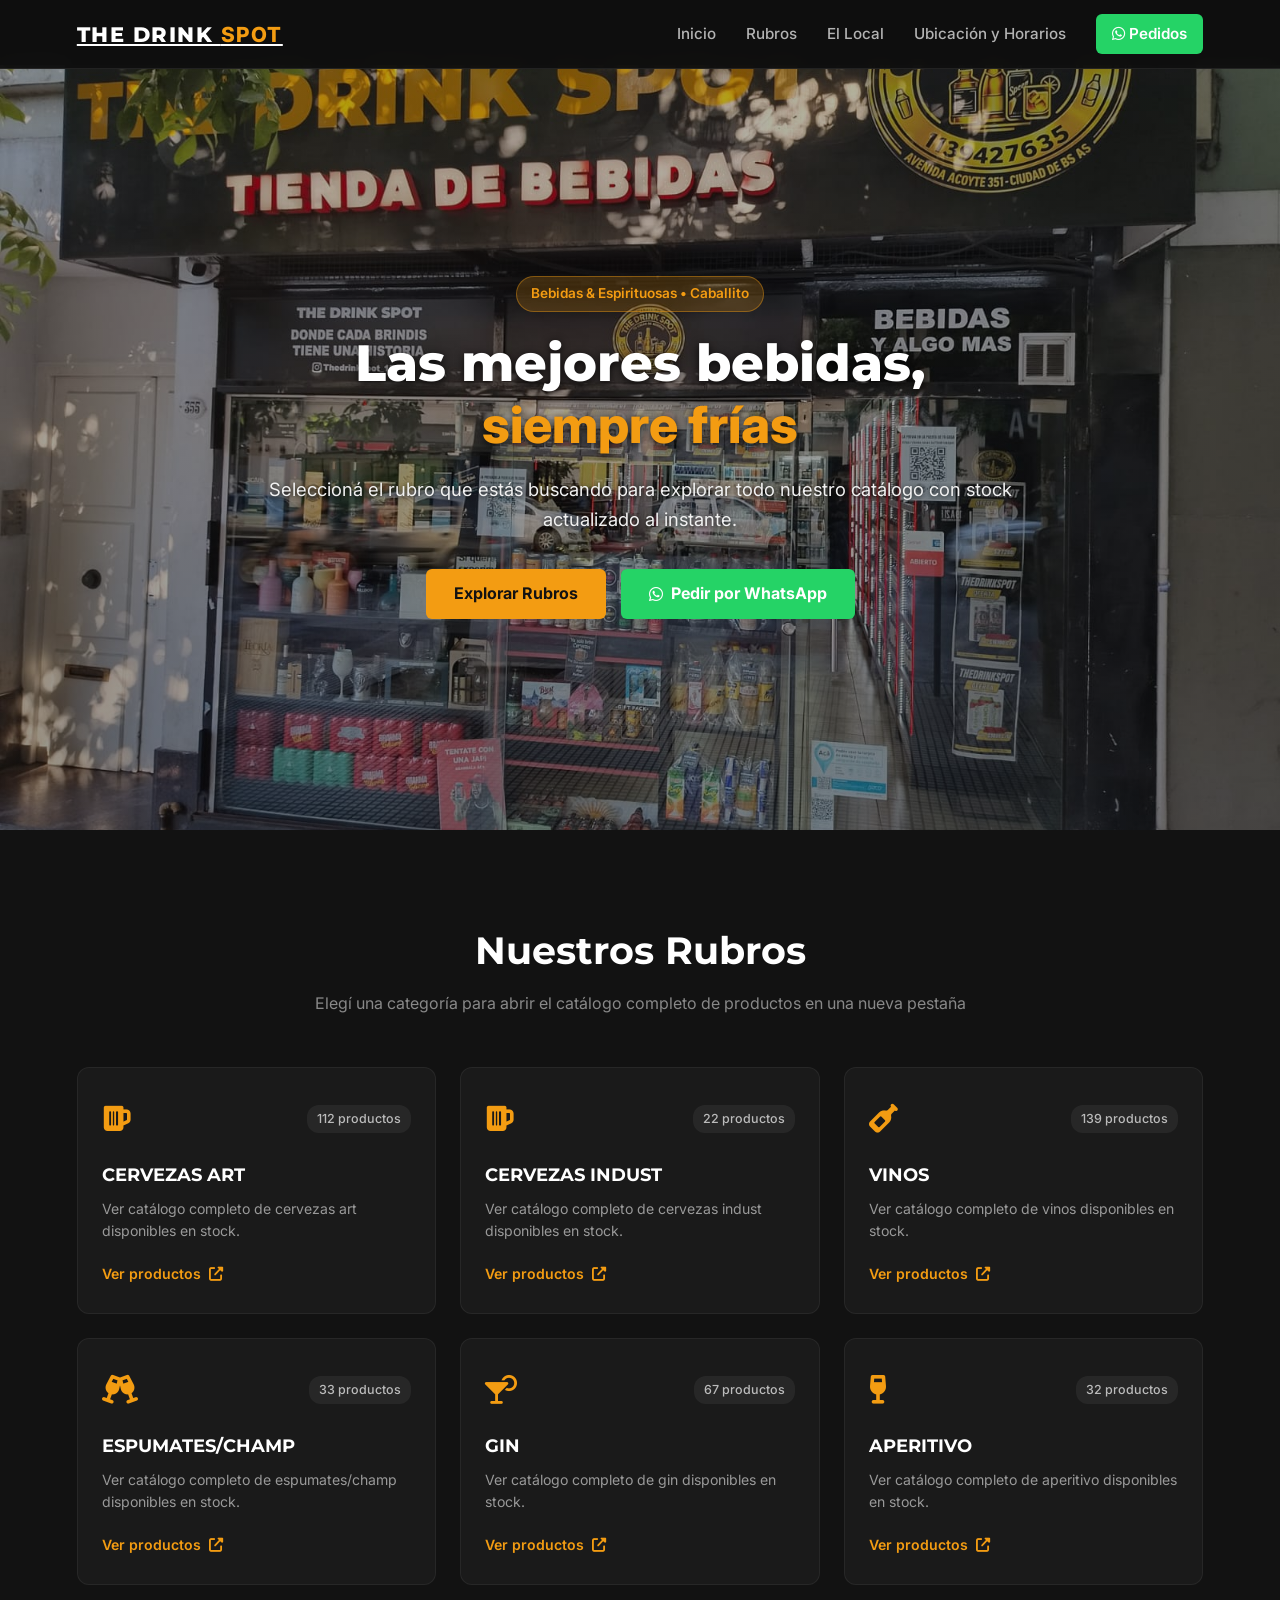
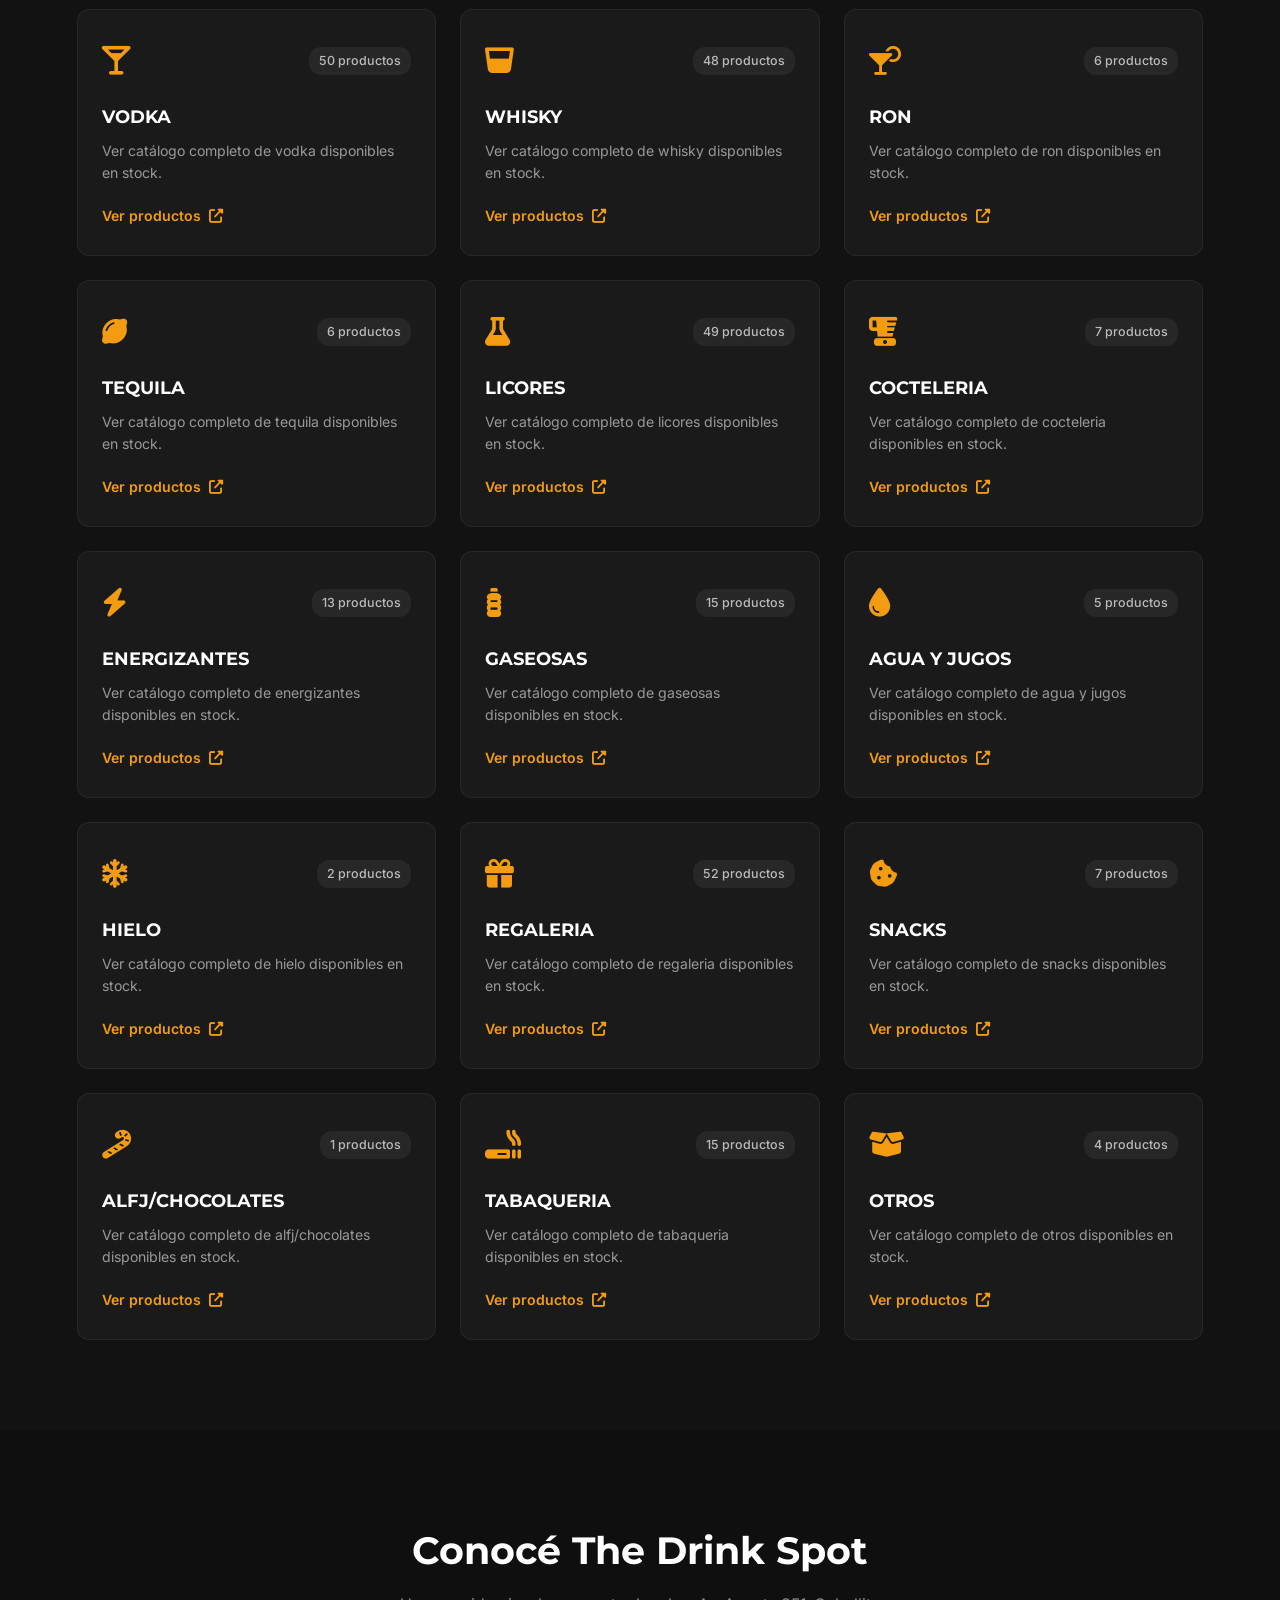
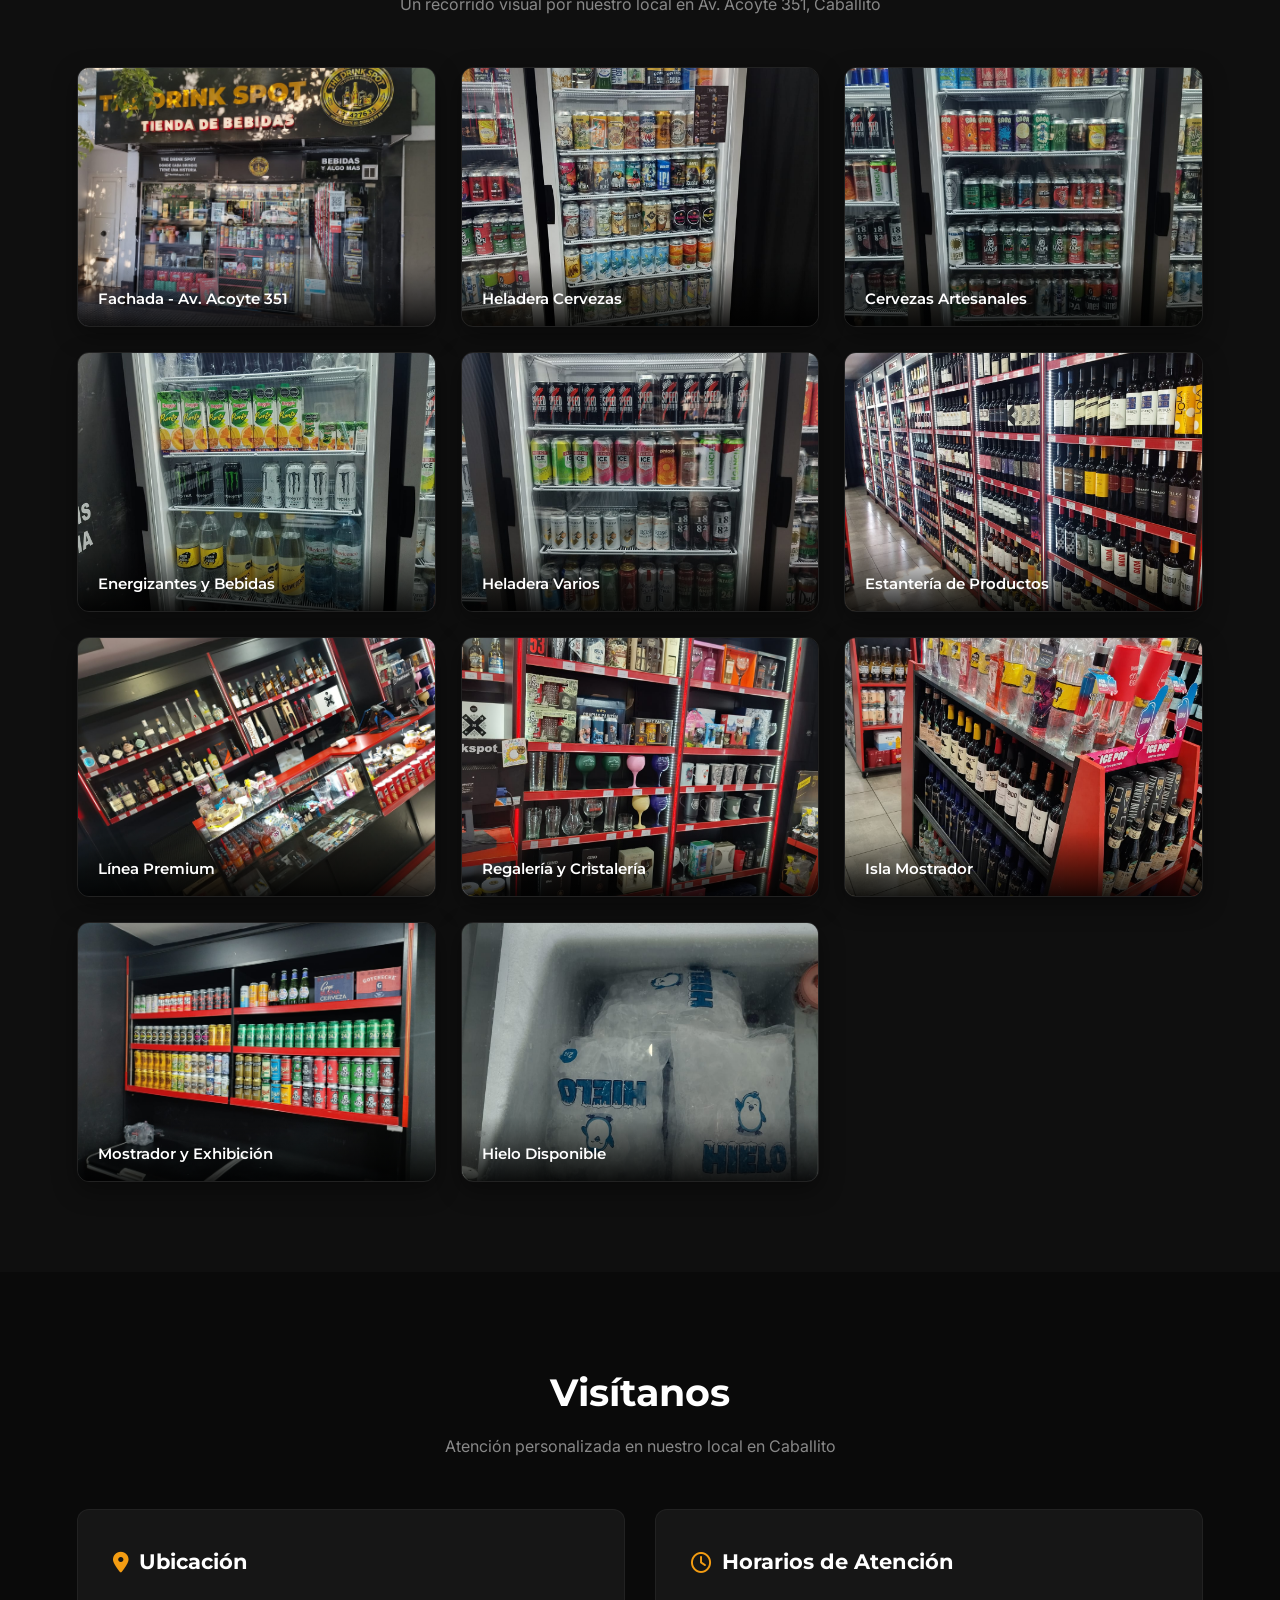
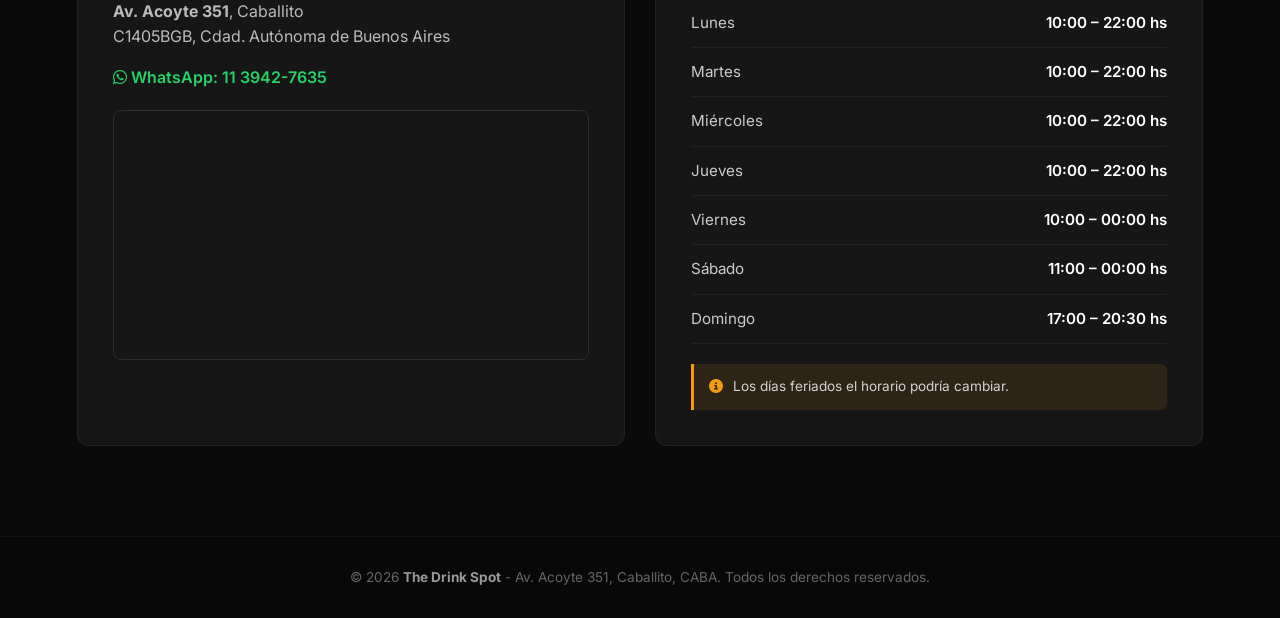
==== index.html @ bc01c0b5 "Primer lanzamiento de The Drink Spot" ====
<!DOCTYPE html>
<html lang="es">
<head>
    <meta charset="UTF-8">
    <meta name="viewport" content="width=device-width, initial-scale=1.0">
    <title>The Drink Spot - Caballito</title>
    <link rel="preconnect" href="https://fonts.googleapis.com">
    <link rel="preconnect" href="https://fonts.gstatic.com" crossorigin>
    <link href="https://fonts.googleapis.com/css2?family=Inter:wght@300;400;500;600&family=Montserrat:wght@500;600;700;800&display=swap" rel="stylesheet">
    <link rel="stylesheet" href="style.css">
    <link rel="stylesheet" href="https://cdnjs.cloudflare.com/ajax/libs/font-awesome/6.4.0/css/all.min.css">
</head>
<body>

    <!-- Encabezado / Navbar con el logo al lado del nombre -->
    <header class="navbar">
    <a href="#inicio" class="logo">THE DRINK <span>SPOT</span></a>
    <nav class="nav-links">
        <a href="#inicio">Inicio</a>
        <a href="#catalogo">Rubros</a>
        <a href="#galeria">El Local</a>
        <a href="#ubicacion">Ubicación y Horarios</a>
        <a href="https://wa.me/5491139427635?text=Hola%20The%20Drink%20Spot!%20Quisiera%20hacer%20un%20pedido." target="_blank" class="btn-wsp-nav">
            <i class="fab fa-whatsapp"></i> Pedidos
        </a>
    </nav>
</header>

    <!-- Sección Principal (Hero) -->
    <section id="inicio" class="hero">
        <div class="hero-content">
            <span class="badge">Bebidas & Espirituosas • Caballito</span>
            <h1>Las mejores bebidas, <span>siempre frías</span></h1>
            <p>Seleccioná el rubro que estás buscando para explorar todo nuestro catálogo con stock actualizado al instante.</p>
            <div class="hero-buttons">
                <a href="#catalogo" class="btn-primary">Explorar Rubros</a>
                <a href="https://wa.me/5491139427635?text=Hola%20The%20Drink%20Spot!%20Quisiera%20consultar%20por%20bebidas." target="_blank" class="btn-whatsapp-hero">
                    <i class="fab fa-whatsapp"></i> Pedir por WhatsApp
                </a>
            </div>
        </div>
    </section>

    <!-- Sección de Todos los Rubros -->
    <section id="catalogo" class="products-section">
        <div class="section-header">
            <h2>Nuestros Rubros</h2>
            <p>Elegí una categoría para abrir el catálogo completo de productos en una nueva pestaña</p>
        </div>

        <div id="rubros-grid" class="categories-grid">
            <!-- Se generan automáticamente todos los rubros desde productos.js -->
        </div>
    </section>

    <!-- Galería del Local -->
    <section id="galeria" class="gallery-section">
        <div class="section-header">
            <h2>Conocé The Drink Spot</h2>
            <p>Un recorrido visual por nuestro local en Av. Acoyte 351, Caballito</p>
        </div>

        <div class="gallery-grid">
            <div class="gallery-item">
                <img src="img/local - frente.jpeg" alt="Local Frente">
                <div class="gallery-overlay"><span>Fachada - Av. Acoyte 351</span></div>
            </div>
            <div class="gallery-item">
                <img src="img/heladera cervezas.jpeg" alt="Heladera Cervezas">
                <div class="gallery-overlay"><span>Heladera Cervezas</span></div>
            </div>
            <div class="gallery-item">
                <img src="img/heladera- cerveza artesanales.jpeg" alt="Heladera Cervezas Artesanales">
                <div class="gallery-overlay"><span>Cervezas Artesanales</span></div>
            </div>
            <div class="gallery-item">
                <img src="img/energizante-bebidas.jpeg" alt="Energizantes y Bebidas">
                <div class="gallery-overlay"><span>Energizantes y Bebidas</span></div>
            </div>
            <div class="gallery-item">
                <img src="img/Heladera- varios.jpeg" alt="Heladera Varios">
                <div class="gallery-overlay"><span>Heladera Varios</span></div>
            </div>
            <div class="gallery-item">
                <img src="img/Estanteria productos.jpeg" alt="Estantería Productos">
                <div class="gallery-overlay"><span>Estantería de Productos</span></div>
            </div>
            <div class="gallery-item">
                <img src="img/premium.jpeg" alt="Sección Premium">
                <div class="gallery-overlay"><span>Línea Premium</span></div>
            </div>
            <div class="gallery-item">
                <img src="img/regaleria-cristaleria.jpeg" alt="Regalería y Cristalería">
                <div class="gallery-overlay"><span>Regalería y Cristalería</span></div>
            </div>
            <div class="gallery-item">
                <img src="img/isla mostrador.jpeg" alt="Isla Mostrador">
                <div class="gallery-overlay"><span>Isla Mostrador</span></div>
            </div>
            <div class="gallery-item">
                <img src="img/mostrador-cervezas.jpeg" alt="Mostrador Cervezas">
                <div class="gallery-overlay"><span>Mostrador y Exhibición</span></div>
            </div>
            <div class="gallery-item">
                <img src="img/Hielo.jpeg" alt="Hielo">
                <div class="gallery-overlay"><span>Hielo Disponible</span></div>
            </div>
        </div>
    </section>

    <!-- Sección de Ubicación y Horarios -->
    <section id="ubicacion" class="location-section">
        <div class="section-header">
            <h2>Visítanos</h2>
            <p>Atención personalizada en nuestro local en Caballito</p>
        </div>

        <div class="info-container">
            <div class="info-card">
                <h3><i class="fas fa-map-marker-alt"></i> Ubicación</h3>
                <p class="address-text"><strong>Av. Acoyte 351</strong>, Caballito<br>C1405BGB, Cdad. Autónoma de Buenos Aires</p>
                <p class="wsp-info"><i class="fab fa-whatsapp"></i> WhatsApp: 11 3942-7635</p>
                
                <div class="map-frame">
                    <iframe 
                        src="https://maps.google.com/maps?q=Av.%20Acoyte%20351,%20C1405BGB%20CABA&t=&z=16&ie=UTF8&iwloc=&output=embed" 
                        width="100%" 
                        height="240" 
                        style="border:0;" 
                        allowfullscreen="" 
                        loading="lazy">
                    </iframe>
                </div>
            </div>

            <div class="info-card">
                <h3><i class="far fa-clock"></i> Horarios de Atención</h3>
                <ul class="hours-list">
                    <li><span>Lunes</span> <span>10:00 – 22:00 hs</span></li>
                    <li><span>Martes</span> <span>10:00 – 22:00 hs</span></li>
                    <li><span>Miércoles</span> <span>10:00 – 22:00 hs</span></li>
                    <li><span>Jueves</span> <span>10:00 – 22:00 hs</span></li>
                    <li><span>Viernes</span> <span>10:00 – 00:00 hs</span></li>
                    <li><span>Sábado</span> <span>11:00 – 00:00 hs</span></li>
                    <li><span>Domingo</span> <span>17:00 – 20:30 hs</span></li>
                </ul>
                <div class="holiday-alert">
                    <i class="fas fa-info-circle"></i> Los días feriados el horario podría cambiar.
                </div>
            </div>
        </div>
    </section>

    <!-- Pie de página -->
    <footer class="footer">
        <p>&copy; 2026 <strong>The Drink Spot</strong> - Av. Acoyte 351, Caballito, CABA. Todos los derechos reservados.</p>
    </footer>

    <script src="productos.js"></script>
    <script>
        const iconosPorRubro = {
            "CERVEZAS ART": "fa-beer",
            "CERVEZAS INDUST": "fa-beer",
            "VINOS": "fa-wine-bottle",
            "ESPUMATES/CHAMP": "fa-champagne-glasses",
            "GIN": "fa-martini-glass-citrus",
            "APERITIVO": "fa-wine-glass",
            "VODKA": "fa-martini-glass",
            "WHISKY": "fa-whiskey-glass",
            "RON": "fa-cocktail",
            "TEQUILA": "fa-lemon",
            "LICORES": "fa-flask",
            "COCTELERIA": "fa-blender",
            "ENERGIZANTES": "fa-bolt",
            "GASEOSAS": "fa-bottle-water",
            "AGUA Y JUGOS": "fa-droplet",
            "HIELO": "fa-snowflake",
            "REGALERIA": "fa-gift",
            "SNACKS": "fa-cookie-bite",
            "ALFJ/CHOCOLATES": "fa-candy-cane",
            "TABAQUERIA": "fa-smoking",
            "OTROS": "fa-box-open"
        };

        const rubrosGrid = document.getElementById('rubros-grid');

        Object.keys(CATALOGO_DATA).forEach(rubro => {
            const cantidad = CATALOGO_DATA[rubro].length;
            const icono = iconosPorRubro[rubro] || "fa-wine-bottle";
            const urlDestino = `rubro.html?cat=${encodeURIComponent(rubro)}`;

            const card = document.createElement('a');
            card.href = urlDestino;
            card.target = "_blank";
            card.className = "category-card clickable-rubro";
            card.innerHTML = `
                <div class="rubro-top">
                    <div class="card-icon"><i class="fas ${icono}"></i></div>
                    <span class="item-count-badge">${cantidad} productos</span>
                </div>
                <h3>${rubro}</h3>
                <p class="card-desc">Ver catálogo completo de ${rubro.toLowerCase()} disponibles en stock.</p>
                <span class="btn-card">Ver productos <i class="fas fa-external-link-alt"></i></span>
            `;
            rubrosGrid.appendChild(card);
        });
    </script>
</body>
</html>
---- style.css ----
/* Configuración General & Tipografía Profesional */
* {
    margin: 0;
    padding: 0;
    box-sizing: border-box;
    font-family: 'Inter', sans-serif;
}

html {
    scroll-behavior: smooth;
}

body {
    background-color: #0d0d0d;
    color: #e1e1e1;
    line-height: 1.6;
}

h1, h2, h3, h4, .logo {
    font-family: 'Montserrat', sans-serif;
}

/* Barra de Navegación */
.navbar {
    display: flex;
    justify-content: space-between;
    align-items: center;
    padding: 14px 6%;
    background-color: rgba(15, 15, 15, 0.95);
    backdrop-filter: blur(10px);
    position: fixed;
    width: 100%;
    top: 0;
    z-index: 1000;
    border-bottom: 1px solid rgba(255, 255, 255, 0.08);
}

.logo-container {
    display: flex;
    align-items: center;
    gap: 15px;
    text-decoration: none;
}

.nav-logo-img {
    width: 50px;
    height: 50px;
    border-radius: 50%;
    object-fit: cover;
    border: 2px solid #f39c12;
    background-color: #000;
}

.logo {
    font-size: 1.3rem;
    font-weight: 800;
    letter-spacing: 1.5px;
    color: #ffffff;
}

.logo span {
    color: #f39c12;
}

.nav-links {
    display: flex;
    align-items: center;
    gap: 30px;
}

.nav-links a {
    color: #b3b3b3;
    text-decoration: none;
    font-size: 0.95rem;
    font-weight: 500;
    transition: color 0.2s ease;
}

.nav-links a:hover {
    color: #f39c12;
}

.btn-wsp-nav {
    background-color: #25d366;
    color: #fff !important;
    padding: 8px 16px;
    border-radius: 6px;
    font-weight: 600 !important;
    transition: background 0.2s ease;
}

.btn-wsp-nav:hover {
    background-color: #20ba5a;
}

/* Hero Principal: Fondo de la tienda con filtro suave */
.hero {
    height: 85vh;
    display: flex;
    align-items: center;
    justify-content: center;
    text-align: center;
    background: linear-gradient(rgba(13, 13, 13, 0.3), rgba(13, 13, 13, 0.45)), url('img/local - frente.jpeg');
    background-size: cover;
    background-position: center;
    background-attachment: fixed;
    padding: 0 20px;
    margin-top: 65px;
    position: relative;
}

.hero-content {
    max-width: 750px;
    z-index: 2;
}

.badge {
    display: inline-block;
    background: rgba(243, 156, 18, 0.2);
    color: #f39c12;
    padding: 6px 14px;
    border-radius: 20px;
    font-size: 0.85rem;
    font-weight: 600;
    margin-bottom: 20px;
    border: 1px solid rgba(243, 156, 18, 0.4);
}

.hero h1 {
    font-size: 3.2rem;
    font-weight: 800;
    color: #fff;
    margin-bottom: 20px;
    line-height: 1.2;
    text-shadow: 0 2px 8px rgba(0,0,0,0.8);
}

.hero h1 span {
    color: #f39c12;
}

.hero p {
    font-size: 1.15rem;
    color: #f1f1f1;
    margin-bottom: 35px;
    text-shadow: 0 1px 4px rgba(0,0,0,0.8);
}

.hero-buttons {
    display: flex;
    gap: 15px;
    justify-content: center;
    flex-wrap: wrap;
}

.btn-primary {
    background-color: #f39c12;
    color: #121212;
    padding: 12px 28px;
    border-radius: 6px;
    font-weight: 700;
    text-decoration: none;
    transition: background 0.2s;
}

.btn-primary:hover {
    background-color: #d68910;
}

.btn-whatsapp-hero {
    background-color: #25d366;
    color: #fff;
    padding: 12px 28px;
    border-radius: 6px;
    font-weight: 700;
    text-decoration: none;
    display: inline-flex;
    align-items: center;
    gap: 8px;
    transition: background 0.2s;
}

.btn-whatsapp-hero:hover {
    background-color: #20ba5a;
}

/* Sección Rubros (Inicio) */
.products-section {
    padding: 90px 6%;
    background-color: #121212;
}

.section-header {
    text-align: center;
    margin-bottom: 50px;
}

.section-header h2 {
    font-size: 2.4rem;
    color: #fff;
    font-weight: 700;
    margin-bottom: 10px;
}

.section-header p {
    color: #888;
    font-size: 1rem;
}

.categories-grid {
    display: grid;
    grid-template-columns: repeat(auto-fill, minmax(280px, 1fr));
    gap: 24px;
    max-width: 1250px;
    margin: 0 auto;
}

.category-card.clickable-rubro {
    background-color: #1a1a1a;
    border: 1px solid rgba(255, 255, 255, 0.06);
    border-radius: 12px;
    padding: 28px 24px;
    display: flex;
    flex-direction: column;
    justify-content: space-between;
    text-decoration: none;
    transition: transform 0.25s ease, border-color 0.25s ease, box-shadow 0.25s ease;
}

.category-card.clickable-rubro:hover {
    transform: translateY(-5px);
    border-color: #f39c12;
    box-shadow: 0 12px 28px rgba(0, 0, 0, 0.6);
}

.rubro-top {
    display: flex;
    justify-content: space-between;
    align-items: center;
    margin-bottom: 18px;
}

.card-icon {
    font-size: 1.8rem;
    color: #f39c12;
}

.item-count-badge {
    background-color: rgba(255, 255, 255, 0.06);
    color: #bbb;
    font-size: 0.78rem;
    padding: 4px 10px;
    border-radius: 12px;
    font-weight: 500;
}

.category-card h3 {
    font-size: 1.15rem;
    color: #fff;
    margin-bottom: 8px;
    font-weight: 700;
}

.card-desc {
    color: #999;
    font-size: 0.88rem;
    margin-bottom: 20px;
}

.btn-card {
    display: inline-flex;
    align-items: center;
    gap: 8px;
    color: #f39c12;
    font-weight: 600;
    font-size: 0.88rem;
}

/* ==========================================================
   ESTILOS ESPECÍFICOS PARA LA PÁGINA DE RUBRO (rubro.html)
   ================ ========================================== */

.rubro-hero {
    padding: 130px 6% 50px;
    background: radial-gradient(circle at top, #1f1b13 0%, #0d0d0d 80%);
    text-align: center;
    border-bottom: 1px solid rgba(255, 255, 255, 0.06);
}

.rubro-header-content h1 {
    font-size: 2.8rem;
    color: #fff;
    margin-bottom: 10px;
}

.rubro-header-content p {
    color: #aaa;
    margin-bottom: 30px;
}

.search-bar-container {
    max-width: 550px;
    margin: 0 auto;
    position: relative;
}

.search-bar-container i {
    position: absolute;
    left: 18px;
    top: 50%;
    transform: translateY(-50%);
    color: #888;
}

.search-bar-container input {
    width: 100%;
    padding: 14px 20px 14px 48px;
    border-radius: 30px;
    border: 1px solid rgba(255, 255, 255, 0.15);
    background-color: #181818;
    color: #fff;
    font-size: 0.95rem;
    outline: none;
    transition: border-color 0.2s;
}

.search-bar-container input:focus {
    border-color: #f39c12;
}

.products-list-section {
    padding: 60px 6% 100px;
    background-color: #121212;
    min-height: 50vh;
}

.items-grid {
    display: grid;
    grid-template-columns: repeat(auto-fill, minmax(290px, 1fr));
    gap: 20px;
    max-width: 1250px;
    margin: 0 auto;
}

.single-product-card {
    background-color: #1a1a1a;
    border: 1px solid rgba(255, 255, 255, 0.06);
    border-radius: 10px;
    padding: 22px;
    display: flex;
    flex-direction: column;
    justify-content: space-between;
    gap: 18px;
    transition: border-color 0.2s, transform 0.2s;
}

.single-product-card:hover {
    border-color: rgba(243, 156, 18, 0.4);
    transform: translateY(-3px);
}

.stock-pill {
    display: inline-block;
    font-size: 0.75rem;
    color: #25d366;
    margin-bottom: 8px;
    font-weight: 600;
}

.single-product-card h4 {
    color: #fff;
    font-size: 1rem;
    font-weight: 600;
    line-height: 1.4;
}

.btn-pedir-item {
    display: flex;
    align-items: center;
    justify-content: center;
    gap: 8px;
    background-color: rgba(37, 211, 102, 0.12);
    color: #25d366;
    border: 1px solid rgba(37, 211, 102, 0.3);
    padding: 10px;
    border-radius: 6px;
    text-decoration: none;
    font-size: 0.88rem;
    font-weight: 600;
    transition: all 0.2s;
}

.btn-pedir-item:hover {
    background-color: #25d366;
    color: #fff;
}

/* Galería del Local */
.gallery-section {
    padding: 90px 6%;
    background-color: #0f0f0f;
}

.gallery-grid {
    display: grid;
    grid-template-columns: repeat(auto-fit, minmax(280px, 1fr));
    gap: 25px;
    max-width: 1250px;
    margin: 0 auto;
}

.gallery-item {
    position: relative;
    border-radius: 12px;
    overflow: hidden;
    height: 260px;
    border: 1px solid rgba(255, 255, 255, 0.08);
    box-shadow: 0 8px 24px rgba(0, 0, 0, 0.4);
}

.gallery-item img {
    width: 100%;
    height: 100%;
    object-fit: cover;
    transition: transform 0.4s ease;
}

.gallery-overlay {
    position: absolute;
    bottom: 0;
    left: 0;
    right: 0;
    background: linear-gradient(to top, rgba(0,0,0,0.85), transparent);
    padding: 25px 20px 15px;
    display: flex;
    align-items: flex-end;
}

.gallery-overlay span {
    color: #fff;
    font-family: 'Montserrat', sans-serif;
    font-size: 0.95rem;
    font-weight: 600;
}

.gallery-item:hover img {
    transform: scale(1.06);
}

/* Ubicación y Horarios */
.location-section {
    padding: 90px 6%;
    background-color: #0a0a0a;
}

.info-container {
    display: grid;
    grid-template-columns: repeat(auto-fit, minmax(350px, 1fr));
    gap: 30px;
    max-width: 1200px;
    margin: 0 auto;
}

.info-card {
    background-color: #161616;
    border: 1px solid rgba(255, 255, 255, 0.05);
    border-radius: 12px;
    padding: 35px;
}

.info-card h3 {
    color: #fff;
    font-size: 1.3rem;
    margin-bottom: 20px;
    display: flex;
    align-items: center;
    gap: 10px;
}

.info-card h3 i {
    color: #f39c12;
}

.address-text {
    color: #bbb;
    margin-bottom: 15px;
}

.wsp-info {
    color: #25d366;
    font-weight: 600;
    margin-bottom: 20px;
}

.map-frame {
    border-radius: 8px;
    overflow: hidden;
    border: 1px solid rgba(255, 255, 255, 0.1);
}

.hours-list {
    list-style: none;
}

.hours-list li {
    display: flex;
    justify-content: space-between;
    padding: 12px 0;
    border-bottom: 1px solid rgba(255, 255, 255, 0.05);
    color: #ccc;
    font-size: 0.95rem;
}

.hours-list li span:last-child {
    font-weight: 600;
    color: #fff;
}

.holiday-alert {
    margin-top: 20px;
    background: rgba(243, 156, 18, 0.1);
    border-left: 3px solid #f39c12;
    padding: 12px 15px;
    font-size: 0.85rem;
    color: #d1d1d1;
    border-radius: 0 6px 6px 0;
    display: flex;
    align-items: center;
    gap: 10px;
}

.holiday-alert i {
    color: #f39c12;
}

/* Footer */
.footer {
    text-align: center;
    padding: 30px;
    background-color: #080808;
    color: #666;
    font-size: 0.85rem;
    border-top: 1px solid rgba(255, 255, 255, 0.03);
}

.footer strong {
    color: #999;
}
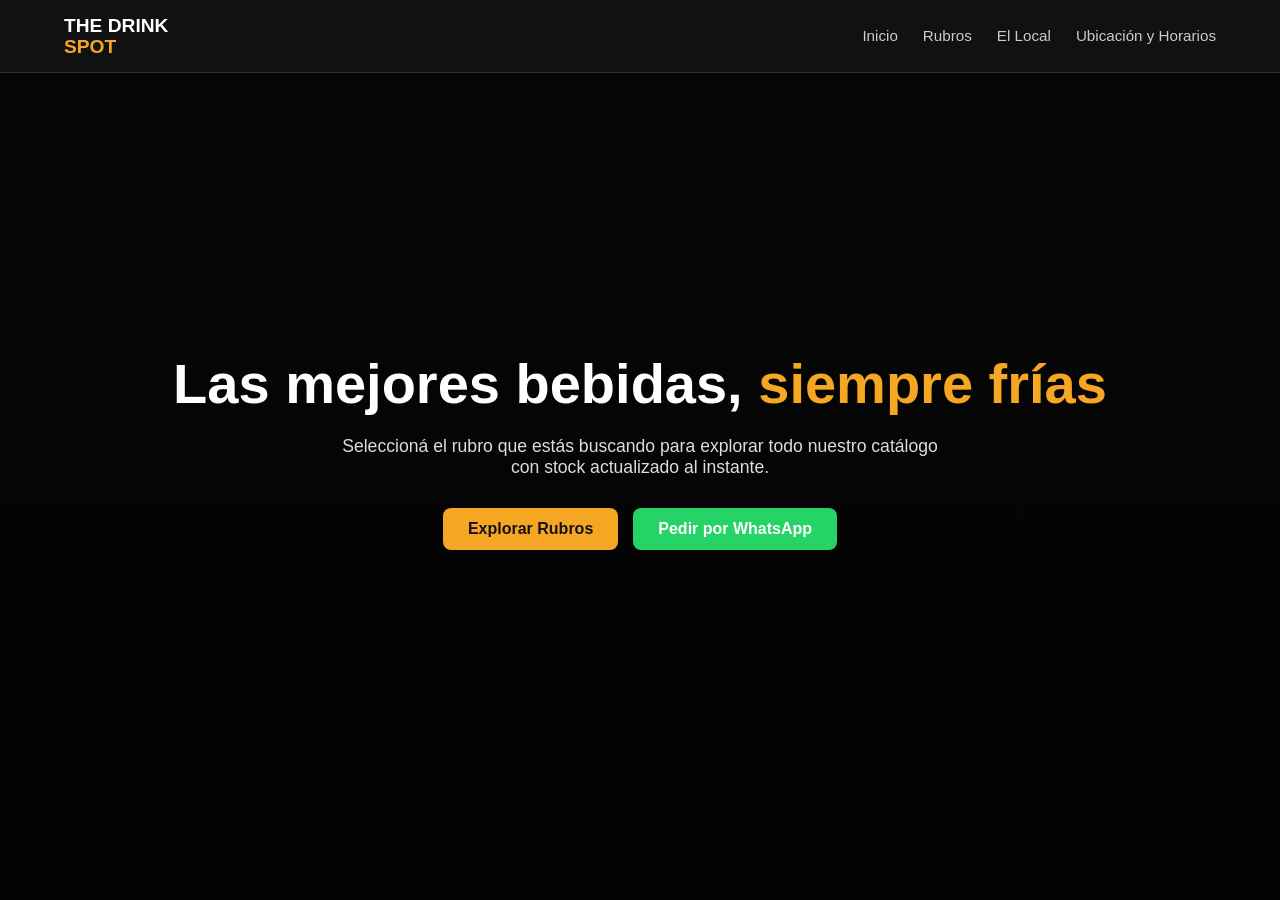
==== commit 36256ebc: "Corrección visual para dispositivos móviles" ====
--- a/index.html
+++ b/index.html
@@ -4,206 +4,189 @@
     <meta charset="UTF-8">
     <meta name="viewport" content="width=device-width, initial-scale=1.0">
     <title>The Drink Spot - Caballito</title>
-    <link rel="preconnect" href="https://fonts.googleapis.com">
-    <link rel="preconnect" href="https://fonts.gstatic.com" crossorigin>
-    <link href="https://fonts.googleapis.com/css2?family=Inter:wght@300;400;500;600&family=Montserrat:wght@500;600;700;800&display=swap" rel="stylesheet">
-    <link rel="stylesheet" href="style.css">
-    <link rel="stylesheet" href="https://cdnjs.cloudflare.com/ajax/libs/font-awesome/6.4.0/css/all.min.css">
+    <style>
+        /* --- ESTILOS GENERALES Y RESET --- */
+        * {
+            margin: 0;
+            padding: 0;
+            box-sizing: border-box;
+            font-family: 'Segoe UI', Tahoma, Geneva, Verdana, sans-serif;
+        }
+
+        body {
+            background-color: #121212;
+            color: #ffffff;
+            overflow-x: hidden;
+        }
+
+        /* --- BARRA DE NAVEGACIÓN --- */
+        header {
+            position: fixed;
+            top: 0;
+            left: 0;
+            width: 100%;
+            background-color: rgba(18, 18, 18, 0.95);
+            backdrop-filter: blur(10px);
+            display: flex;
+            justify-content: space-between;
+            align-items: center;
+            padding: 15px 5%;
+            z-index: 1000;
+            border-bottom: 1px solid #333;
+        }
+
+        .logo {
+            font-weight: bold;
+            font-size: 1.2rem;
+            line-height: 1.1;
+            text-decoration: none;
+            color: #ffffff;
+        }
+
+        .logo span {
+            color: #f5a623;
+        }
+
+        .nav-links {
+            display: flex;
+            list-style: none;
+            gap: 25px;
+        }
+
+        .nav-links a {
+            text-decoration: none;
+            color: #cccccc;
+            font-size: 0.95rem;
+            transition: color 0.3s ease;
+        }
+
+        .nav-links a:hover {
+            color: #f5a623;
+        }
+
+        /* --- SECCIÓN PRINCIPAL (HERO) --- */
+        .hero {
+            position: relative;
+            height: 100vh;
+            display: flex;
+            flex-direction: column;
+            justify-content: center;
+            align-items: center;
+            text-align: center;
+            padding: 0 20px;
+            background: linear-gradient(rgba(0,0,0,0.7), rgba(0,0,0,0.8)), url('img/productos/cervezas-art.jpg') no-repeat center center/cover;
+        }
+
+        .hero h1 {
+            font-size: 3.5rem;
+            font-weight: 800;
+            margin-bottom: 20px;
+            color: #ffffff;
+        }
+
+        .hero h1 span {
+            color: #f5a623;
+        }
+
+        .hero p {
+            font-size: 1.1rem;
+            max-width: 600px;
+            margin-bottom: 30px;
+            color: #dddddd;
+        }
+
+        /* --- BOTONES --- */
+        .btn-container {
+            display: flex;
+            gap: 15px;
+            flex-wrap: wrap;
+            justify-content: center;
+        }
+
+        .btn-primary {
+            background-color: #f5a623;
+            color: #121212;
+            padding: 12px 25px;
+            border-radius: 8px;
+            text-decoration: none;
+            font-weight: bold;
+            transition: background 0.3s ease;
+        }
+
+        .btn-primary:hover {
+            background-color: #d4881c;
+        }
+
+        .btn-whatsapp {
+            background-color: #25d366;
+            color: #ffffff;
+            padding: 12px 25px;
+            border-radius: 8px;
+            text-decoration: none;
+            font-weight: bold;
+            transition: background 0.3s ease;
+        }
+
+        .btn-whatsapp:hover {
+            background-color: #1ebe5d;
+        }
+
+        /* --- MEDIA QUERIES (ADAPTACIÓN PARA CELULARES) --- */
+        @media (max-width: 768px) {
+            header {
+                flex-direction: column !important;
+                align-items: center !important;
+                padding: 12px !important;
+                text-align: center;
+            }
+
+            .nav-links {
+                display: flex;
+                flex-wrap: wrap;
+                justify-content: center;
+                gap: 12px;
+                margin-top: 10px;
+                font-size: 0.9rem;
+            }
+
+            .hero {
+                padding-top: 120px; /* Empuja el contenido hacia abajo para que el menú no lo tape */
+            }
+
+            .hero h1 {
+                font-size: 2.2rem !important;
+                line-height: 1.2;
+            }
+
+            .hero p {
+                font-size: 1rem;
+                padding: 0 10px;
+            }
+        }
+    </style>
 </head>
 <body>
 
-    <!-- Encabezado / Navbar con el logo al lado del nombre -->
-    <header class="navbar">
-    <a href="#inicio" class="logo">THE DRINK <span>SPOT</span></a>
-    <nav class="nav-links">
-        <a href="#inicio">Inicio</a>
-        <a href="#catalogo">Rubros</a>
-        <a href="#galeria">El Local</a>
-        <a href="#ubicacion">Ubicación y Horarios</a>
-        <a href="https://wa.me/5491139427635?text=Hola%20The%20Drink%20Spot!%20Quisiera%20hacer%20un%20pedido." target="_blank" class="btn-wsp-nav">
-            <i class="fab fa-whatsapp"></i> Pedidos
-        </a>
-    </nav>
-</header>
+    <!-- BARRA SUPERIOR -->
+    <header>
+        <a href="#" class="logo">THE DRINK<br><span>SPOT</span></a>
+        <ul class="nav-links">
+            <li><a href="#">Inicio</a></li>
+            <li><a href="#">Rubros</a></li>
+            <li><a href="#">El Local</a></li>
+            <li><a href="#">Ubicación y Horarios</a></li>
+        </ul>
+    </header>
 
-    <!-- Sección Principal (Hero) -->
-    <section id="inicio" class="hero">
-        <div class="hero-content">
-            <span class="badge">Bebidas & Espirituosas • Caballito</span>
-            <h1>Las mejores bebidas, <span>siempre frías</span></h1>
-            <p>Seleccioná el rubro que estás buscando para explorar todo nuestro catálogo con stock actualizado al instante.</p>
-            <div class="hero-buttons">
-                <a href="#catalogo" class="btn-primary">Explorar Rubros</a>
-                <a href="https://wa.me/5491139427635?text=Hola%20The%20Drink%20Spot!%20Quisiera%20consultar%20por%20bebidas." target="_blank" class="btn-whatsapp-hero">
-                    <i class="fab fa-whatsapp"></i> Pedir por WhatsApp
-                </a>
-            </div>
+    <!-- PORTADA PRINCIPAL -->
+    <section class="hero">
+        <h1>Las mejores bebidas, <span>siempre frías</span></h1>
+        <p>Seleccioná el rubro que estás buscando para explorar todo nuestro catálogo con stock actualizado al instante.</p>
+        <div class="btn-container">
+            <a href="#" class="btn-primary">Explorar Rubros</a>
+            <a href="https://wa.me/" target="_blank" class="btn-whatsapp">Pedir por WhatsApp</a>
         </div>
     </section>
 
-    <!-- Sección de Todos los Rubros -->
-    <section id="catalogo" class="products-section">
-        <div class="section-header">
-            <h2>Nuestros Rubros</h2>
-            <p>Elegí una categoría para abrir el catálogo completo de productos en una nueva pestaña</p>
-        </div>
-
-        <div id="rubros-grid" class="categories-grid">
-            <!-- Se generan automáticamente todos los rubros desde productos.js -->
-        </div>
-    </section>
-
-    <!-- Galería del Local -->
-    <section id="galeria" class="gallery-section">
-        <div class="section-header">
-            <h2>Conocé The Drink Spot</h2>
-            <p>Un recorrido visual por nuestro local en Av. Acoyte 351, Caballito</p>
-        </div>
-
-        <div class="gallery-grid">
-            <div class="gallery-item">
-                <img src="img/local - frente.jpeg" alt="Local Frente">
-                <div class="gallery-overlay"><span>Fachada - Av. Acoyte 351</span></div>
-            </div>
-            <div class="gallery-item">
-                <img src="img/heladera cervezas.jpeg" alt="Heladera Cervezas">
-                <div class="gallery-overlay"><span>Heladera Cervezas</span></div>
-            </div>
-            <div class="gallery-item">
-                <img src="img/heladera- cerveza artesanales.jpeg" alt="Heladera Cervezas Artesanales">
-                <div class="gallery-overlay"><span>Cervezas Artesanales</span></div>
-            </div>
-            <div class="gallery-item">
-                <img src="img/energizante-bebidas.jpeg" alt="Energizantes y Bebidas">
-                <div class="gallery-overlay"><span>Energizantes y Bebidas</span></div>
-            </div>
-            <div class="gallery-item">
-                <img src="img/Heladera- varios.jpeg" alt="Heladera Varios">
-                <div class="gallery-overlay"><span>Heladera Varios</span></div>
-            </div>
-            <div class="gallery-item">
-                <img src="img/Estanteria productos.jpeg" alt="Estantería Productos">
-                <div class="gallery-overlay"><span>Estantería de Productos</span></div>
-            </div>
-            <div class="gallery-item">
-                <img src="img/premium.jpeg" alt="Sección Premium">
-                <div class="gallery-overlay"><span>Línea Premium</span></div>
-            </div>
-            <div class="gallery-item">
-                <img src="img/regaleria-cristaleria.jpeg" alt="Regalería y Cristalería">
-                <div class="gallery-overlay"><span>Regalería y Cristalería</span></div>
-            </div>
-            <div class="gallery-item">
-                <img src="img/isla mostrador.jpeg" alt="Isla Mostrador">
-                <div class="gallery-overlay"><span>Isla Mostrador</span></div>
-            </div>
-            <div class="gallery-item">
-                <img src="img/mostrador-cervezas.jpeg" alt="Mostrador Cervezas">
-                <div class="gallery-overlay"><span>Mostrador y Exhibición</span></div>
-            </div>
-            <div class="gallery-item">
-                <img src="img/Hielo.jpeg" alt="Hielo">
-                <div class="gallery-overlay"><span>Hielo Disponible</span></div>
-            </div>
-        </div>
-    </section>
-
-    <!-- Sección de Ubicación y Horarios -->
-    <section id="ubicacion" class="location-section">
-        <div class="section-header">
-            <h2>Visítanos</h2>
-            <p>Atención personalizada en nuestro local en Caballito</p>
-        </div>
-
-        <div class="info-container">
-            <div class="info-card">
-                <h3><i class="fas fa-map-marker-alt"></i> Ubicación</h3>
-                <p class="address-text"><strong>Av. Acoyte 351</strong>, Caballito<br>C1405BGB, Cdad. Autónoma de Buenos Aires</p>
-                <p class="wsp-info"><i class="fab fa-whatsapp"></i> WhatsApp: 11 3942-7635</p>
-                
-                <div class="map-frame">
-                    <iframe 
-                        src="https://maps.google.com/maps?q=Av.%20Acoyte%20351,%20C1405BGB%20CABA&t=&z=16&ie=UTF8&iwloc=&output=embed" 
-                        width="100%" 
-                        height="240" 
-                        style="border:0;" 
-                        allowfullscreen="" 
-                        loading="lazy">
-                    </iframe>
-                </div>
-            </div>
-
-            <div class="info-card">
-                <h3><i class="far fa-clock"></i> Horarios de Atención</h3>
-                <ul class="hours-list">
-                    <li><span>Lunes</span> <span>10:00 – 22:00 hs</span></li>
-                    <li><span>Martes</span> <span>10:00 – 22:00 hs</span></li>
-                    <li><span>Miércoles</span> <span>10:00 – 22:00 hs</span></li>
-                    <li><span>Jueves</span> <span>10:00 – 22:00 hs</span></li>
-                    <li><span>Viernes</span> <span>10:00 – 00:00 hs</span></li>
-                    <li><span>Sábado</span> <span>11:00 – 00:00 hs</span></li>
-                    <li><span>Domingo</span> <span>17:00 – 20:30 hs</span></li>
-                </ul>
-                <div class="holiday-alert">
-                    <i class="fas fa-info-circle"></i> Los días feriados el horario podría cambiar.
-                </div>
-            </div>
-        </div>
-    </section>
-
-    <!-- Pie de página -->
-    <footer class="footer">
-        <p>&copy; 2026 <strong>The Drink Spot</strong> - Av. Acoyte 351, Caballito, CABA. Todos los derechos reservados.</p>
-    </footer>
-
-    <script src="productos.js"></script>
-    <script>
-        const iconosPorRubro = {
-            "CERVEZAS ART": "fa-beer",
-            "CERVEZAS INDUST": "fa-beer",
-            "VINOS": "fa-wine-bottle",
-            "ESPUMATES/CHAMP": "fa-champagne-glasses",
-            "GIN": "fa-martini-glass-citrus",
-            "APERITIVO": "fa-wine-glass",
-            "VODKA": "fa-martini-glass",
-            "WHISKY": "fa-whiskey-glass",
-            "RON": "fa-cocktail",
-            "TEQUILA": "fa-lemon",
-            "LICORES": "fa-flask",
-            "COCTELERIA": "fa-blender",
-            "ENERGIZANTES": "fa-bolt",
-            "GASEOSAS": "fa-bottle-water",
-            "AGUA Y JUGOS": "fa-droplet",
-            "HIELO": "fa-snowflake",
-            "REGALERIA": "fa-gift",
-            "SNACKS": "fa-cookie-bite",
-            "ALFJ/CHOCOLATES": "fa-candy-cane",
-            "TABAQUERIA": "fa-smoking",
-            "OTROS": "fa-box-open"
-        };
-
-        const rubrosGrid = document.getElementById('rubros-grid');
-
-        Object.keys(CATALOGO_DATA).forEach(rubro => {
-            const cantidad = CATALOGO_DATA[rubro].length;
-            const icono = iconosPorRubro[rubro] || "fa-wine-bottle";
-            const urlDestino = `rubro.html?cat=${encodeURIComponent(rubro)}`;
-
-            const card = document.createElement('a');
-            card.href = urlDestino;
-            card.target = "_blank";
-            card.className = "category-card clickable-rubro";
-            card.innerHTML = `
-                <div class="rubro-top">
-                    <div class="card-icon"><i class="fas ${icono}"></i></div>
-                    <span class="item-count-badge">${cantidad} productos</span>
-                </div>
-                <h3>${rubro}</h3>
-                <p class="card-desc">Ver catálogo completo de ${rubro.toLowerCase()} disponibles en stock.</p>
-                <span class="btn-card">Ver productos <i class="fas fa-external-link-alt"></i></span>
-            `;
-            rubrosGrid.appendChild(card);
-        });
-    </script>
 </body>
 </html>
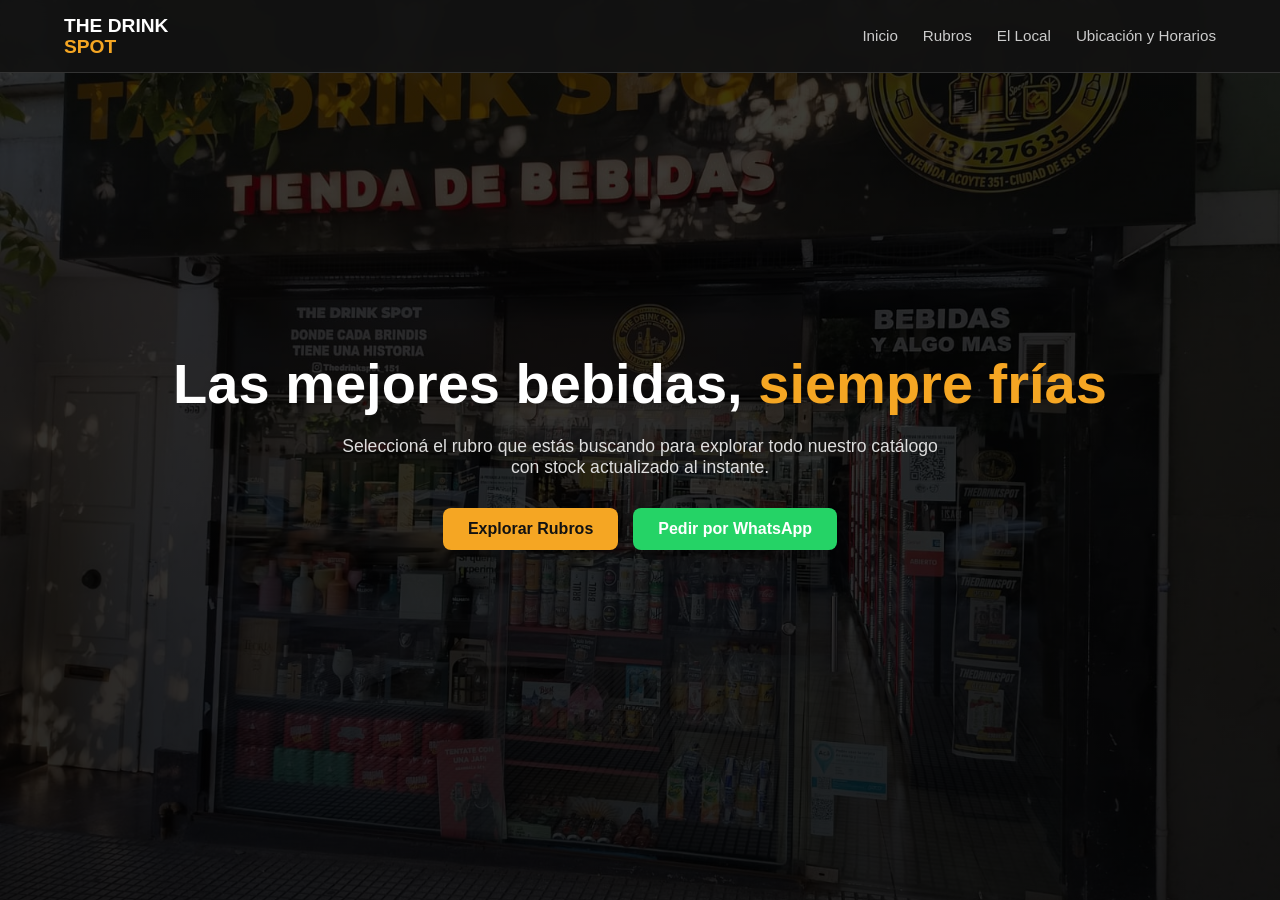
==== commit 26946510: "Usar foto real local - frente.jpeg" ====
--- a/index.html
+++ b/index.html
@@ -65,7 +65,7 @@
         }
 
         /* --- SECCIÓN PRINCIPAL (HERO) --- */
-        .hero {
+       .hero {
             position: relative;
             height: 100vh;
             display: flex;
@@ -74,7 +74,8 @@
             align-items: center;
             text-align: center;
             padding: 0 20px;
-            background: linear-gradient(rgba(0,0,0,0.7), rgba(0,0,0,0.8)), url('img/productos/cervezas-art.jpg') no-repeat center center/cover;
+            /* Apunta exactamente al nombre de tu archivo con espacios y extensión jpeg */
+            background: linear-gradient(rgba(0,0,0,0.75), rgba(0,0,0,0.85)), url('img/local - frente.jpeg') no-repeat center center/cover;
         }
 
         .hero h1 {
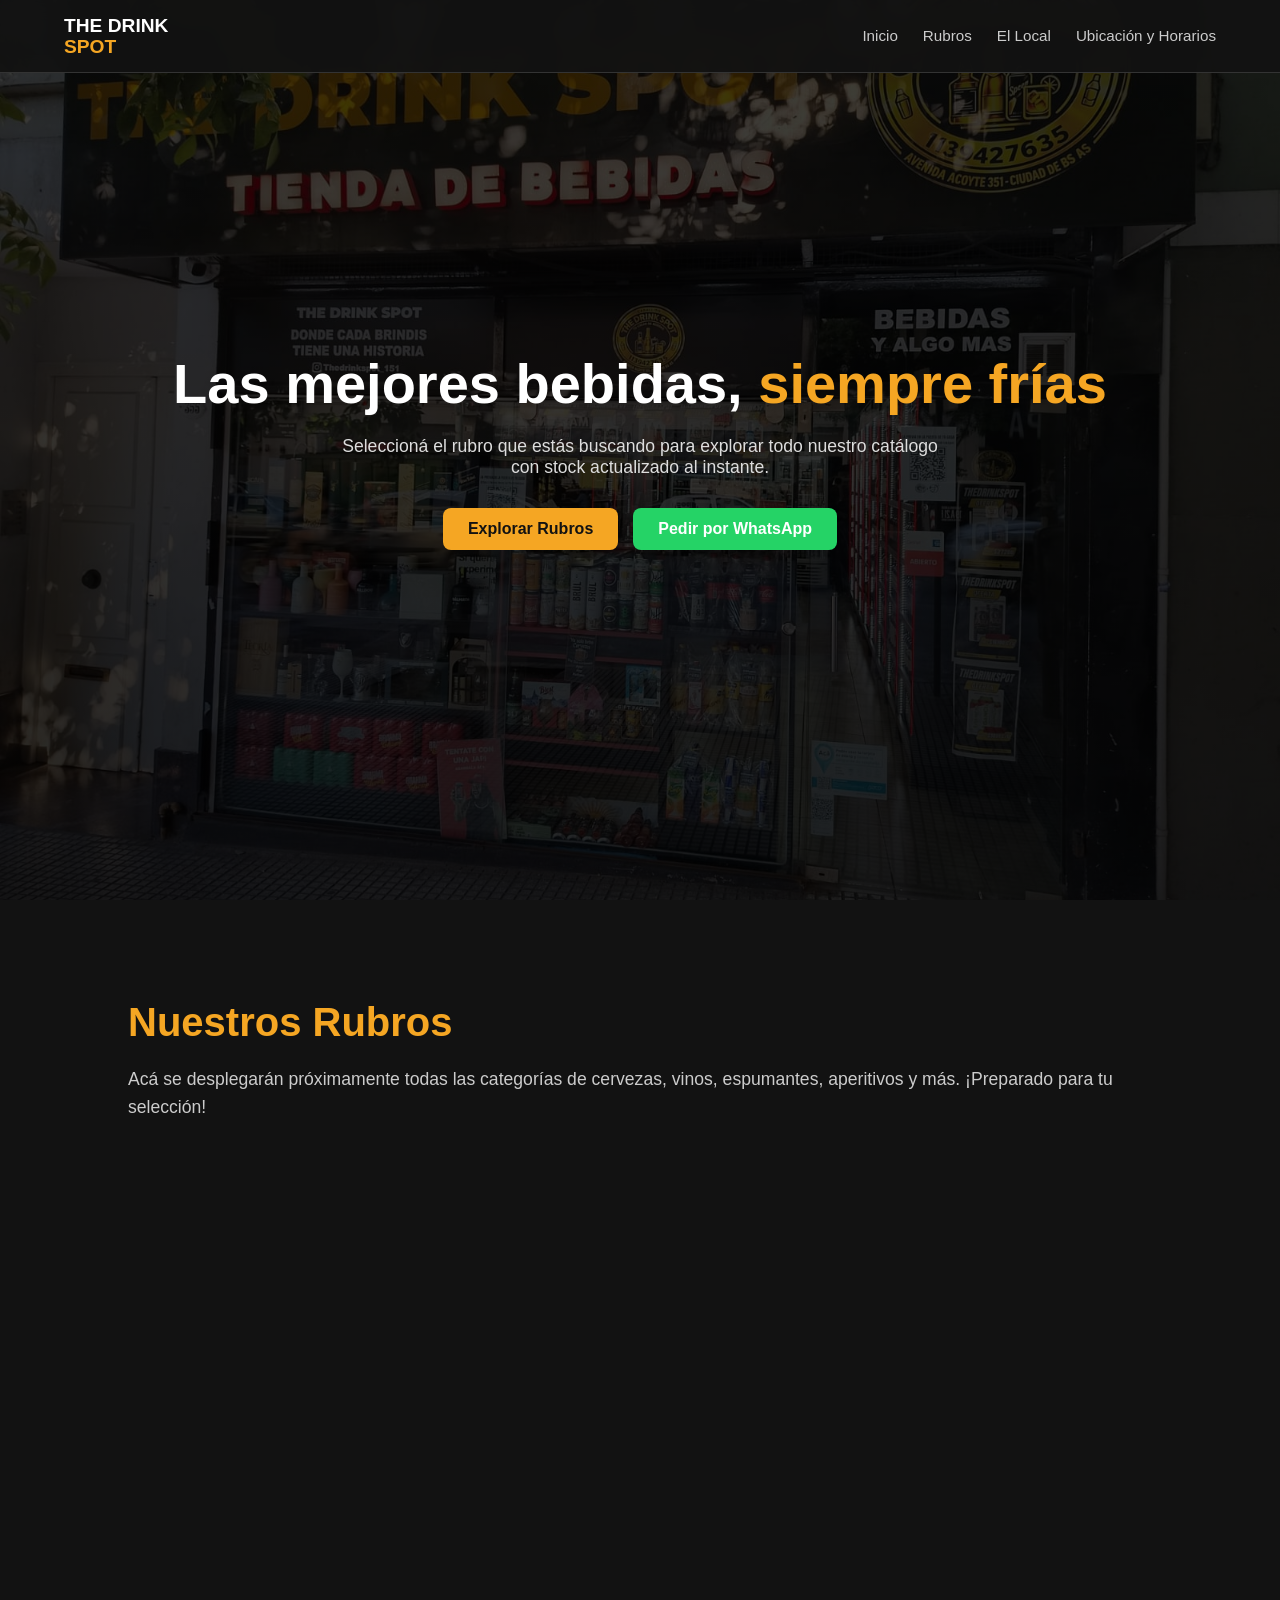
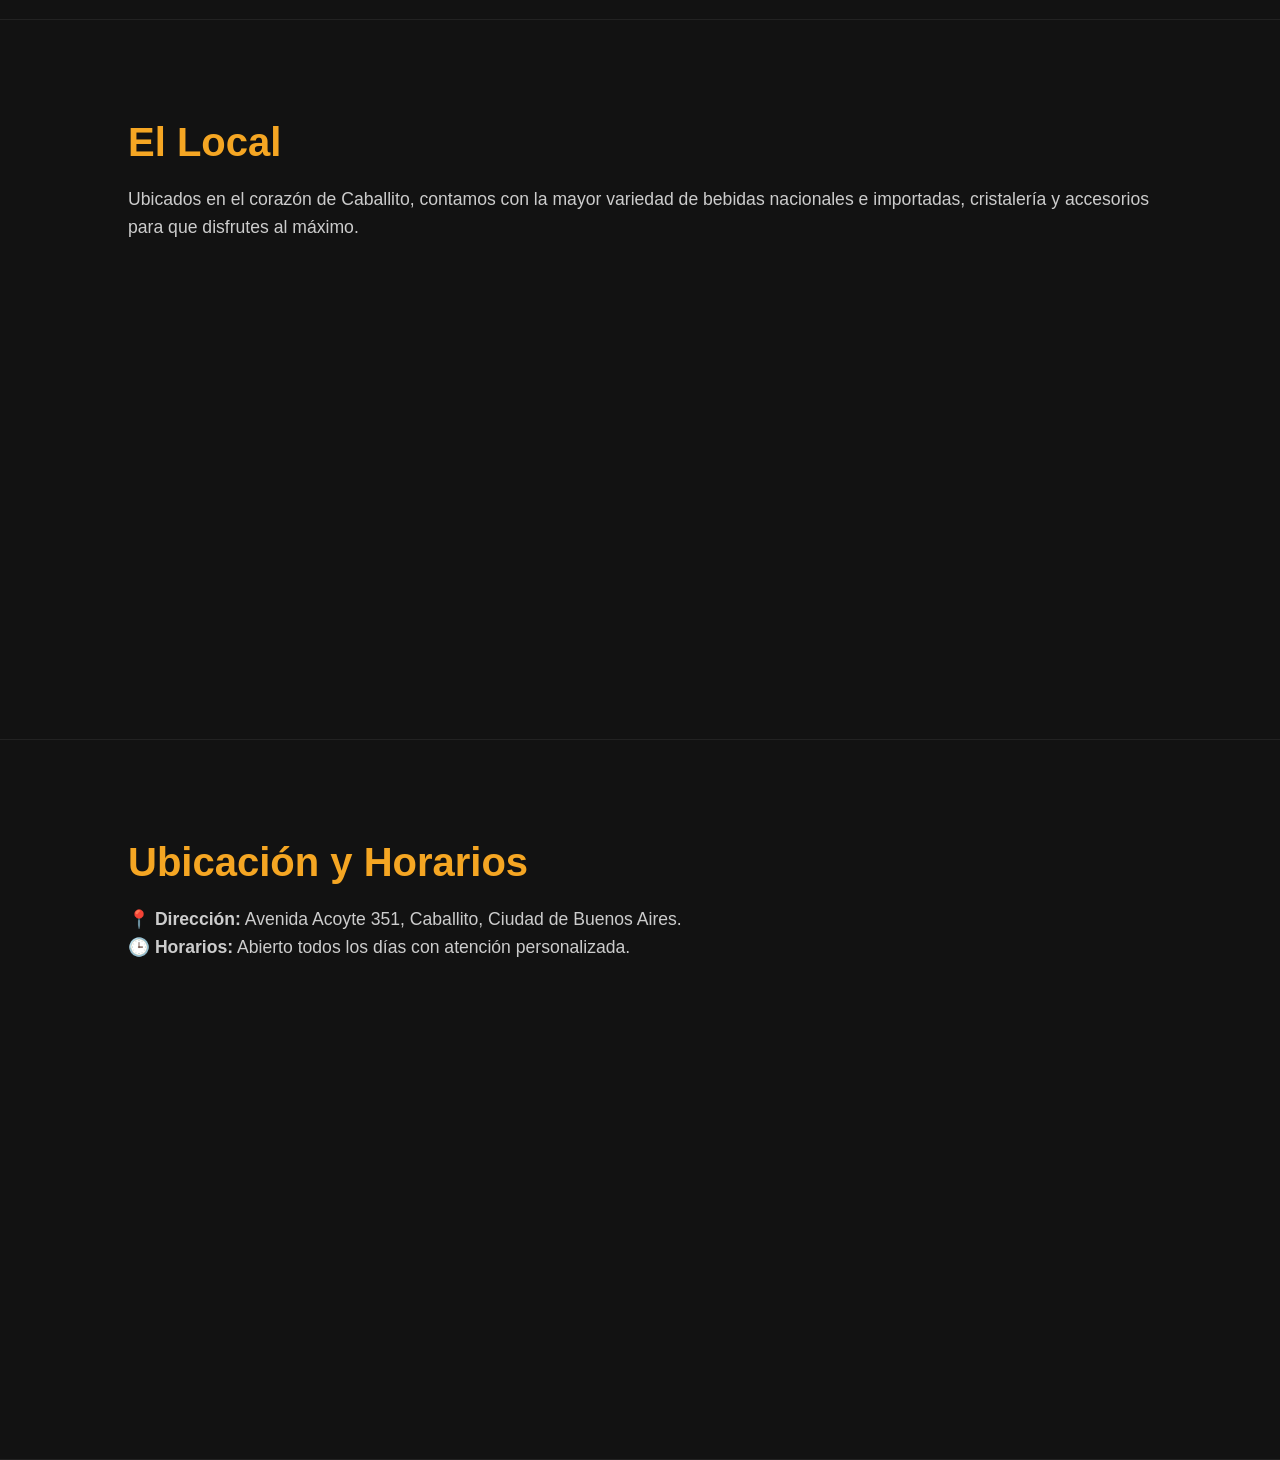
==== commit 0768053f: "Conectar enlaces del menú con las secciones de la página" ====
--- a/index.html
+++ b/index.html
@@ -11,6 +11,7 @@
             padding: 0;
             box-sizing: border-box;
             font-family: 'Segoe UI', Tahoma, Geneva, Verdana, sans-serif;
+            scroll-behavior: smooth; /* Hace que el desplazamiento al hacer clic sea suave */
         }
 
         body {
@@ -65,7 +66,7 @@
         }
 
         /* --- SECCIÓN PRINCIPAL (HERO) --- */
-       .hero {
+        .hero {
             position: relative;
             height: 100vh;
             display: flex;
@@ -74,7 +75,6 @@
             align-items: center;
             text-align: center;
             padding: 0 20px;
-            /* Apunta exactamente al nombre de tu archivo con espacios y extensión jpeg */
             background: linear-gradient(rgba(0,0,0,0.75), rgba(0,0,0,0.85)), url('img/local - frente.jpeg') no-repeat center center/cover;
         }
 
@@ -132,7 +132,26 @@
             background-color: #1ebe5d;
         }
 
-        /* --- MEDIA QUERIES (ADAPTACIÓN PARA CELULARES) --- */
+        /* --- SECCIONES ADICIONALES --- */
+        section.content-section {
+            padding: 100px 10% 60px 10%;
+            min-height: 80vh;
+            border-bottom: 1px solid #222;
+        }
+
+        section.content-section h2 {
+            font-size: 2.5rem;
+            color: #f5a623;
+            margin-bottom: 20px;
+        }
+
+        section.content-section p {
+            font-size: 1.1rem;
+            color: #ccc;
+            line-height: 1.6;
+        }
+
+        /* --- ADAPTACIÓN PARA CELULARES --- */
         @media (max-width: 768px) {
             header {
                 flex-direction: column !important;
@@ -151,7 +170,7 @@
             }
 
             .hero {
-                padding-top: 120px; /* Empuja el contenido hacia abajo para que el menú no lo tape */
+                padding-top: 120px;
             }
 
             .hero h1 {
@@ -170,24 +189,43 @@
 
     <!-- BARRA SUPERIOR -->
     <header>
-        <a href="#" class="logo">THE DRINK<br><span>SPOT</span></a>
+        <a href="#inicio" class="logo">THE DRINK<br><span>SPOT</span></a>
         <ul class="nav-links">
-            <li><a href="#">Inicio</a></li>
-            <li><a href="#">Rubros</a></li>
-            <li><a href="#">El Local</a></li>
-            <li><a href="#">Ubicación y Horarios</a></li>
+            <li><a href="#inicio">Inicio</a></li>
+            <li><a href="#rubros">Rubros</a></li>
+            <li><a href="#el-local">El Local</a></li>
+            <li><a href="#contacto">Ubicación y Horarios</a></li>
         </ul>
     </header>
 
-    <!-- PORTADA PRINCIPAL -->
-    <section class="hero">
+    <!-- PORTADA PRINCIPAL (INICIO) -->
+    <section id="inicio" class="hero">
         <h1>Las mejores bebidas, <span>siempre frías</span></h1>
         <p>Seleccioná el rubro que estás buscando para explorar todo nuestro catálogo con stock actualizado al instante.</p>
         <div class="btn-container">
-            <a href="#" class="btn-primary">Explorar Rubros</a>
+            <a href="#rubros" class="btn-primary">Explorar Rubros</a>
             <a href="https://wa.me/" target="_blank" class="btn-whatsapp">Pedir por WhatsApp</a>
         </div>
     </section>
 
+    <!-- SECCIÓN RUBROS -->
+    <section id="rubros" class="content-section">
+        <h2>Nuestros Rubros</h2>
+        <p>Acá se desplegarán próximamente todas las categorías de cervezas, vinos, espumantes, aperitivos y más. ¡Preparado para tu selección!</p>
+    </section>
+
+    <!-- SECCIÓN EL LOCAL -->
+    <section id="el-local" class="content-section">
+        <h2>El Local</h2>
+        <p>Ubicados en el corazón de Caballito, contamos con la mayor variedad de bebidas nacionales e importadas, cristalería y accesorios para que disfrutes al máximo.</p>
+    </section>
+
+    <!-- SECCIÓN UBICACIÓN Y HORARIOS -->
+    <section id="contacto" class="content-section">
+        <h2>Ubicación y Horarios</h2>
+        <p>📍 <strong>Dirección:</strong> Avenida Acoyte 351, Caballito, Ciudad de Buenos Aires.<br>
+        🕒 <strong>Horarios:</strong> Abierto todos los días con atención personalizada.</p>
+    </section>
+
 </body>
 </html>
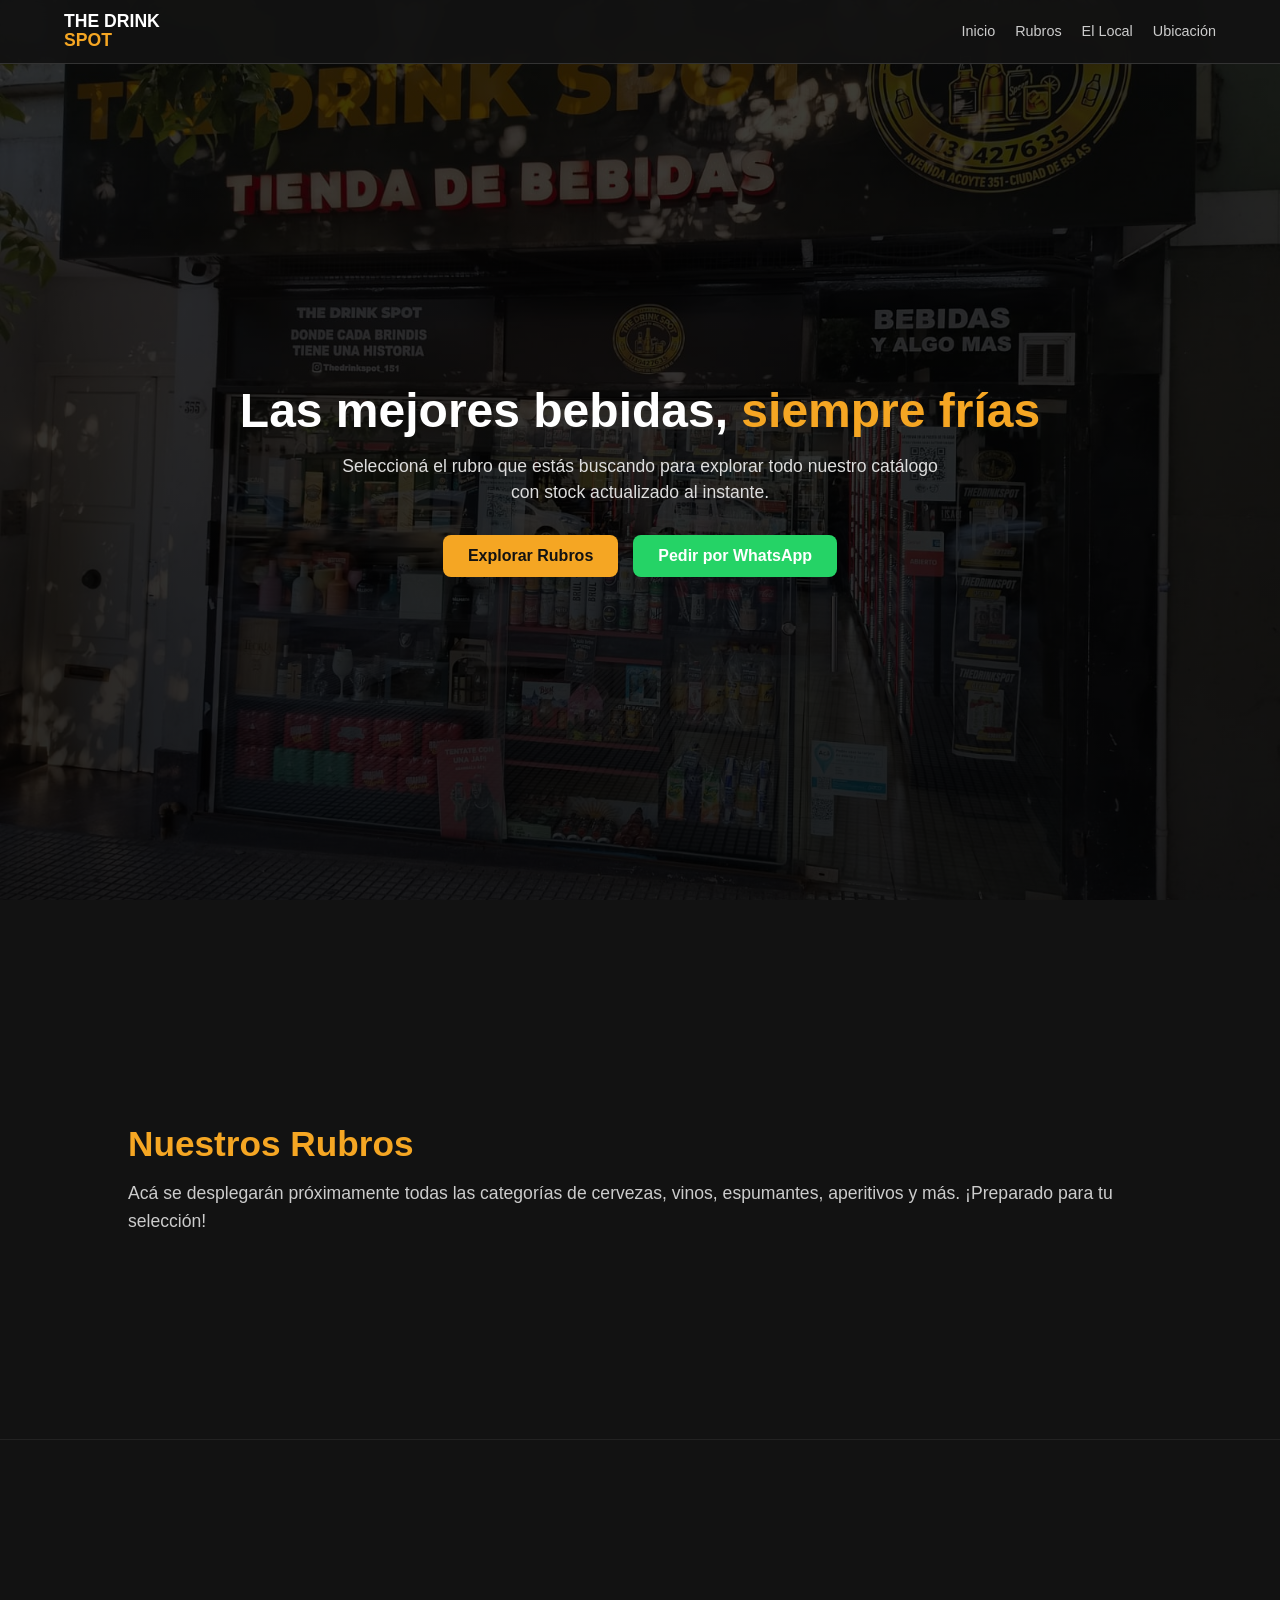
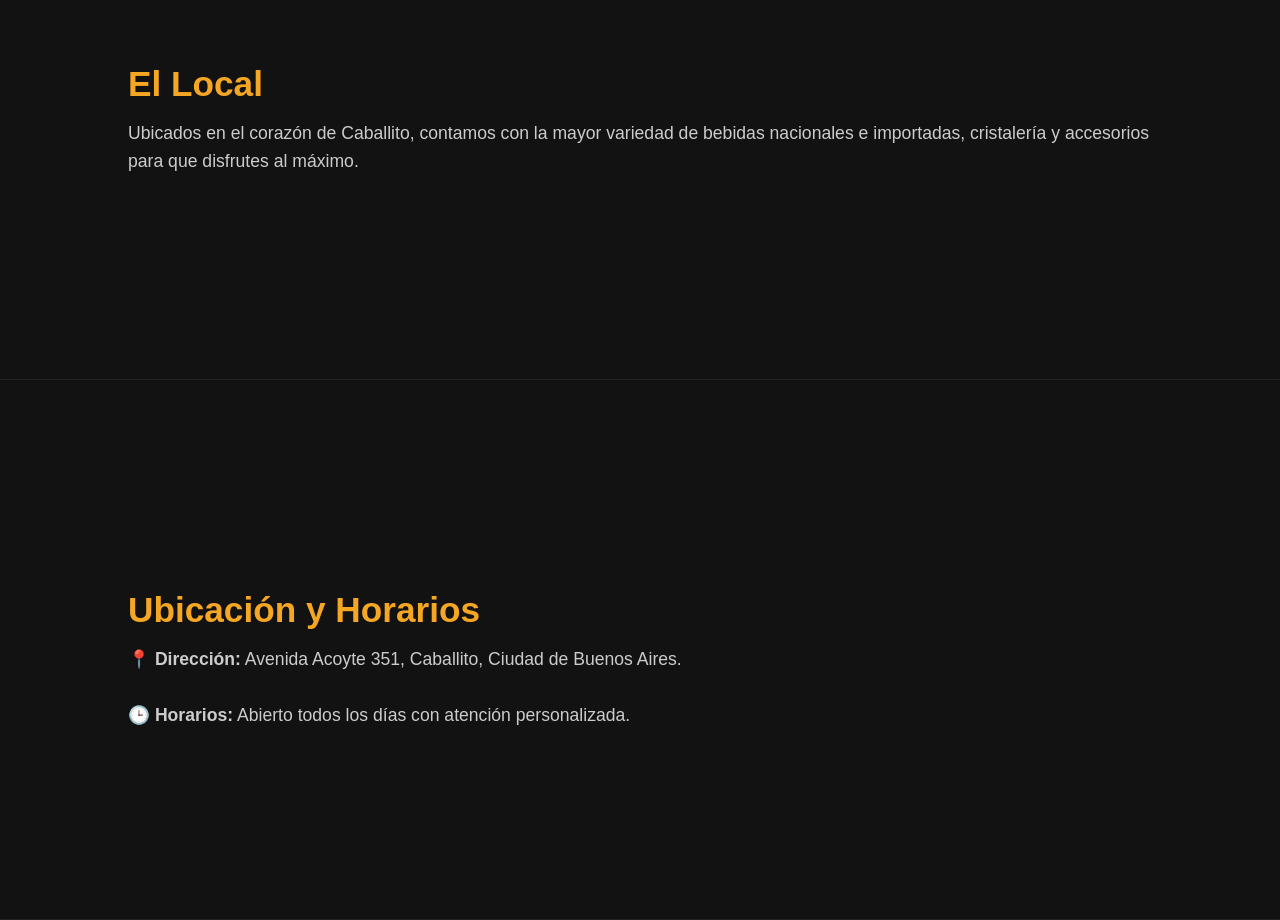
==== commit 04f2d055: "Ajuste responsivo perfecto para celulares y PC" ====
--- a/index.html
+++ b/index.html
@@ -11,7 +11,7 @@
             padding: 0;
             box-sizing: border-box;
             font-family: 'Segoe UI', Tahoma, Geneva, Verdana, sans-serif;
-            scroll-behavior: smooth; /* Hace que el desplazamiento al hacer clic sea suave */
+            scroll-behavior: smooth;
         }
 
         body {
@@ -31,14 +31,14 @@
             display: flex;
             justify-content: space-between;
             align-items: center;
-            padding: 15px 5%;
+            padding: 12px 5%;
             z-index: 1000;
             border-bottom: 1px solid #333;
         }
 
         .logo {
             font-weight: bold;
-            font-size: 1.2rem;
+            font-size: 1.1rem;
             line-height: 1.1;
             text-decoration: none;
             color: #ffffff;
@@ -51,13 +51,13 @@
         .nav-links {
             display: flex;
             list-style: none;
-            gap: 25px;
+            gap: 20px;
         }
 
         .nav-links a {
             text-decoration: none;
             color: #cccccc;
-            font-size: 0.95rem;
+            font-size: 0.9rem;
             transition: color 0.3s ease;
         }
 
@@ -65,23 +65,23 @@
             color: #f5a623;
         }
 
-        /* --- SECCIÓN PRINCIPAL (HERO) --- */
+        /* --- SECCIÓN PRINCIPAL (HERO) CON TU FOTO REAL --- */
         .hero {
             position: relative;
-            height: 100vh;
+            min-height: 100vh;
             display: flex;
             flex-direction: column;
             justify-content: center;
             align-items: center;
             text-align: center;
-            padding: 0 20px;
+            padding: 120px 20px 60px 20px;
             background: linear-gradient(rgba(0,0,0,0.75), rgba(0,0,0,0.85)), url('img/local - frente.jpeg') no-repeat center center/cover;
         }
 
         .hero h1 {
-            font-size: 3.5rem;
+            font-size: 3rem;
             font-weight: 800;
-            margin-bottom: 20px;
+            margin-bottom: 15px;
             color: #ffffff;
         }
 
@@ -94,6 +94,7 @@
             max-width: 600px;
             margin-bottom: 30px;
             color: #dddddd;
+            line-height: 1.5;
         }
 
         /* --- BOTONES --- */
@@ -132,17 +133,20 @@
             background-color: #1ebe5d;
         }
 
-        /* --- SECCIONES ADICIONALES --- */
+        /* --- SECCIONES DE CONTENIDO --- */
         section.content-section {
-            padding: 100px 10% 60px 10%;
-            min-height: 80vh;
+            padding: 80px 10% 60px 10%;
+            min-height: 60vh;
             border-bottom: 1px solid #222;
+            display: flex;
+            flex-direction: column;
+            justify-content: center;
         }
 
         section.content-section h2 {
-            font-size: 2.5rem;
-            color: #f5a623;
-            margin-bottom: 20px;
+            font-size: 2.2rem;
+            color: #f5a623;
+            margin-bottom: 15px;
         }
 
         section.content-section p {
@@ -151,36 +155,38 @@
             line-height: 1.6;
         }
 
-        /* --- ADAPTACIÓN PARA CELULARES --- */
+        /* --- ADAPTACIÓN RESPONSIVA PARA CELULARES --- */
         @media (max-width: 768px) {
             header {
-                flex-direction: column !important;
-                align-items: center !important;
-                padding: 12px !important;
-                text-align: center;
+                flex-direction: column;
+                gap: 8px;
+                padding: 10px;
             }
 
             .nav-links {
-                display: flex;
-                flex-wrap: wrap;
-                justify-content: center;
-                gap: 12px;
-                margin-top: 10px;
-                font-size: 0.9rem;
+                gap: 15px;
+                font-size: 0.85rem;
             }
 
             .hero {
-                padding-top: 120px;
+                padding-top: 140px; /* Evita que el menú tapé el título */
             }
 
             .hero h1 {
-                font-size: 2.2rem !important;
+                font-size: 2.1rem !important;
                 line-height: 1.2;
             }
 
             .hero p {
-                font-size: 1rem;
-                padding: 0 10px;
+                font-size: 0.95rem;
+            }
+
+            section.content-section {
+                padding: 60px 6%;
+            }
+
+            section.content-section h2 {
+                font-size: 1.8rem;
             }
         }
     </style>
@@ -194,7 +200,7 @@
             <li><a href="#inicio">Inicio</a></li>
             <li><a href="#rubros">Rubros</a></li>
             <li><a href="#el-local">El Local</a></li>
-            <li><a href="#contacto">Ubicación y Horarios</a></li>
+            <li><a href="#contacto">Ubicación</a></li>
         </ul>
     </header>
 
@@ -223,7 +229,7 @@
     <!-- SECCIÓN UBICACIÓN Y HORARIOS -->
     <section id="contacto" class="content-section">
         <h2>Ubicación y Horarios</h2>
-        <p>📍 <strong>Dirección:</strong> Avenida Acoyte 351, Caballito, Ciudad de Buenos Aires.<br>
+        <p>📍 <strong>Dirección:</strong> Avenida Acoyte 351, Caballito, Ciudad de Buenos Aires.<br><br>
         🕒 <strong>Horarios:</strong> Abierto todos los días con atención personalizada.</p>
     </section>
 
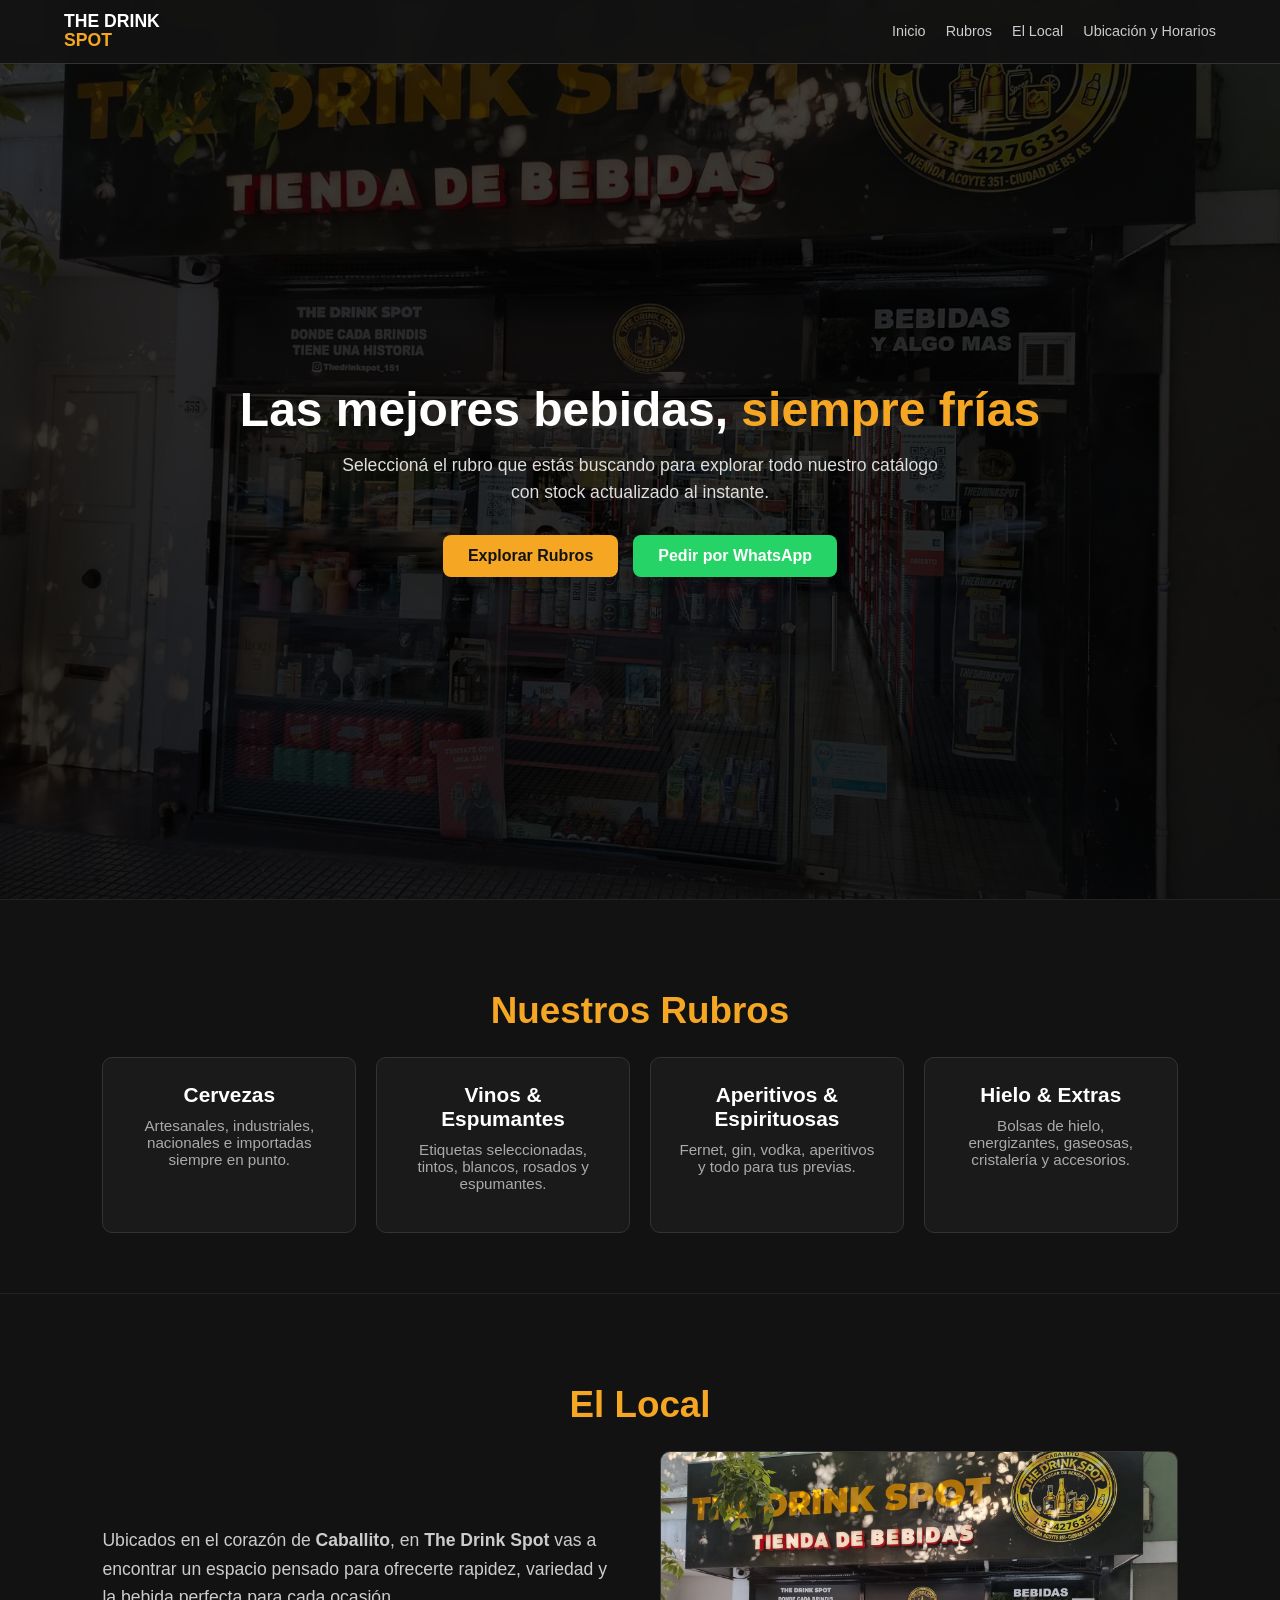
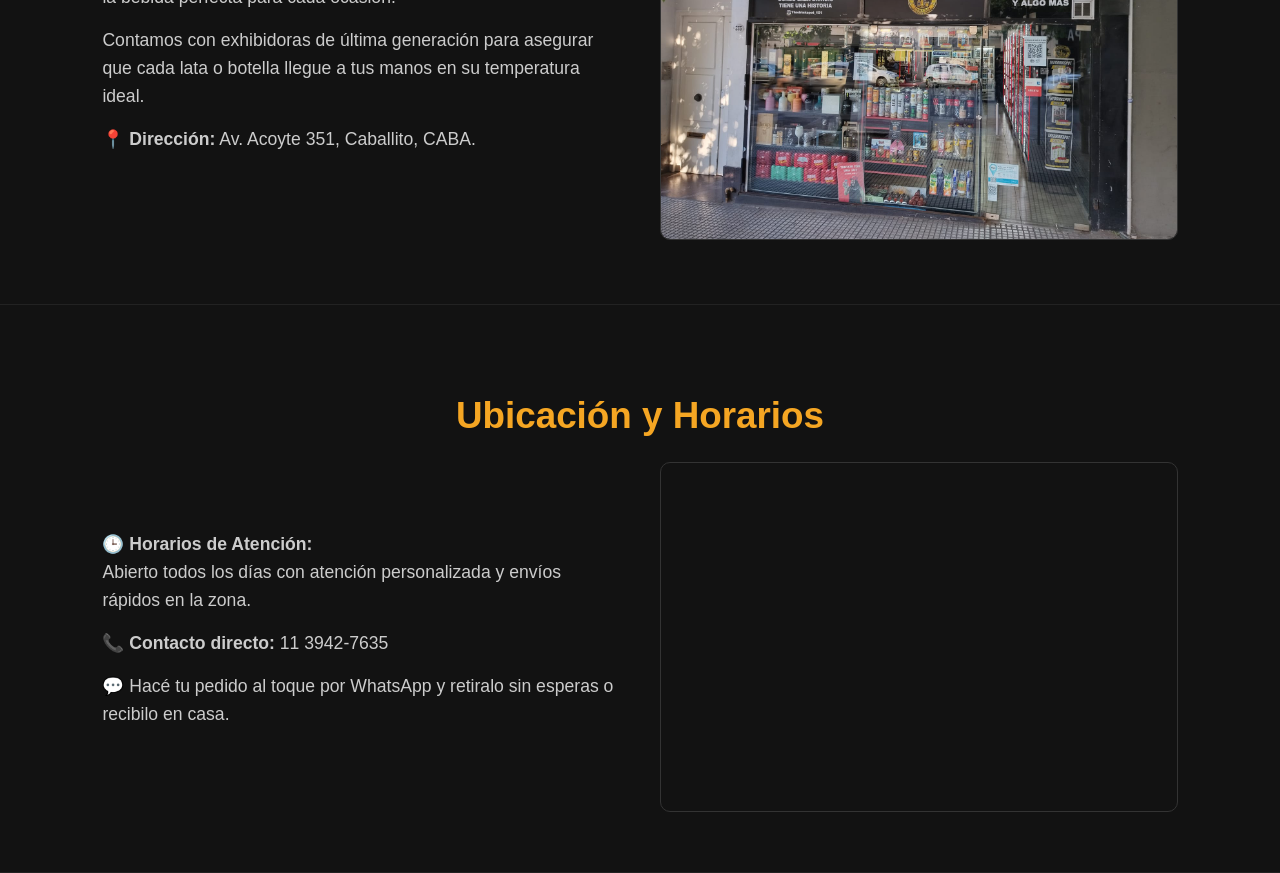
==== commit 24782baa: "Restaurar rubros, mapa, horarios y foto real de fondo" ====
--- a/index.html
+++ b/index.html
@@ -5,7 +5,7 @@
     <meta name="viewport" content="width=device-width, initial-scale=1.0">
     <title>The Drink Spot - Caballito</title>
     <style>
-        /* --- ESTILOS GENERALES Y RESET --- */
+        /* --- ESTILOS GENERALES --- */
         * {
             margin: 0;
             padding: 0;
@@ -65,7 +65,7 @@
             color: #f5a623;
         }
 
-        /* --- SECCIÓN PRINCIPAL (HERO) CON TU FOTO REAL --- */
+        /* --- PORTADA PRINCIPAL (HERO) --- */
         .hero {
             position: relative;
             min-height: 100vh;
@@ -133,29 +133,89 @@
             background-color: #1ebe5d;
         }
 
-        /* --- SECCIONES DE CONTENIDO --- */
-        section.content-section {
-            padding: 80px 10% 60px 10%;
-            min-height: 60vh;
+        /* --- SECCIONES GENERALES --- */
+        section {
+            padding: 90px 8% 60px 8%;
             border-bottom: 1px solid #222;
-            display: flex;
-            flex-direction: column;
-            justify-content: center;
-        }
-
-        section.content-section h2 {
-            font-size: 2.2rem;
+        }
+
+        section h2 {
+            font-size: 2.3rem;
             color: #f5a623;
+            margin-bottom: 25px;
+            text-align: center;
+        }
+
+        /* --- GRILLA DE RUBROS --- */
+        .rubros-grid {
+            display: grid;
+            grid-template-columns: repeat(auto-fit, minmax(250px, 1fr));
+            gap: 20px;
+            margin-top: 20px;
+        }
+
+        .rubro-card {
+            background-color: #1a1a1a;
+            border: 1px solid #333;
+            border-radius: 10px;
+            padding: 25px;
+            text-align: center;
+            transition: transform 0.3s ease, border-color 0.3s ease;
+        }
+
+        .rubro-card:hover {
+            transform: translateY(-5px);
+            border-color: #f5a623;
+        }
+
+        .rubro-card h3 {
+            color: #ffffff;
+            margin-bottom: 10px;
+            font-size: 1.3rem;
+        }
+
+        .rubro-card p {
+            color: #aaa;
+            font-size: 0.95rem;
             margin-bottom: 15px;
         }
 
-        section.content-section p {
+        /* --- EL LOCAL Y MAPA --- */
+        .info-grid {
+            display: grid;
+            grid-template-columns: 1fr 1fr;
+            gap: 40px;
+            align-items: center;
+        }
+
+        @media (max-width: 900px) {
+            .info-grid {
+                grid-template-columns: 1fr;
+            }
+        }
+
+        .local-info p {
             font-size: 1.1rem;
             color: #ccc;
             line-height: 1.6;
-        }
-
-        /* --- ADAPTACIÓN RESPONSIVA PARA CELULARES --- */
+            margin-bottom: 15px;
+        }
+
+        .map-container {
+            width: 100%;
+            height: 350px;
+            border-radius: 10px;
+            overflow: hidden;
+            border: 1px solid #333;
+        }
+
+        .map-container iframe {
+            width: 100%;
+            height: 100%;
+            border: 0;
+        }
+
+        /* --- ADAPTACIÓN RESPONSIVA CELULARES --- */
         @media (max-width: 768px) {
             header {
                 flex-direction: column;
@@ -164,12 +224,12 @@
             }
 
             .nav-links {
-                gap: 15px;
+                gap: 12px;
                 font-size: 0.85rem;
             }
 
             .hero {
-                padding-top: 140px; /* Evita que el menú tapé el título */
+                padding-top: 140px;
             }
 
             .hero h1 {
@@ -177,16 +237,8 @@
                 line-height: 1.2;
             }
 
-            .hero p {
-                font-size: 0.95rem;
-            }
-
-            section.content-section {
-                padding: 60px 6%;
-            }
-
-            section.content-section h2 {
-                font-size: 1.8rem;
+            section {
+                padding: 70px 5%;
             }
         }
     </style>
@@ -200,37 +252,73 @@
             <li><a href="#inicio">Inicio</a></li>
             <li><a href="#rubros">Rubros</a></li>
             <li><a href="#el-local">El Local</a></li>
-            <li><a href="#contacto">Ubicación</a></li>
+            <li><a href="#ubicacion">Ubicación y Horarios</a></li>
         </ul>
     </header>
 
-    <!-- PORTADA PRINCIPAL (INICIO) -->
+    <!-- PORTADA PRINCIPAL -->
     <section id="inicio" class="hero">
         <h1>Las mejores bebidas, <span>siempre frías</span></h1>
         <p>Seleccioná el rubro que estás buscando para explorar todo nuestro catálogo con stock actualizado al instante.</p>
         <div class="btn-container">
             <a href="#rubros" class="btn-primary">Explorar Rubros</a>
-            <a href="https://wa.me/" target="_blank" class="btn-whatsapp">Pedir por WhatsApp</a>
+            <a href="https://wa.me/5491139427635" target="_blank" class="btn-whatsapp">Pedir por WhatsApp</a>
         </div>
     </section>
 
     <!-- SECCIÓN RUBROS -->
-    <section id="rubros" class="content-section">
+    <section id="rubros">
         <h2>Nuestros Rubros</h2>
-        <p>Acá se desplegarán próximamente todas las categorías de cervezas, vinos, espumantes, aperitivos y más. ¡Preparado para tu selección!</p>
+        <div class="rubros-grid">
+            <div class="rubro-card">
+                <h3>Cervezas</h3>
+                <p>Artesanales, industriales, nacionales e importadas siempre en punto.</p>
+            </div>
+            <div class="rubro-card">
+                <h3>Vinos & Espumantes</h3>
+                <p>Etiquetas seleccionadas, tintos, blancos, rosados y espumantes.</p>
+            </div>
+            <div class="rubro-card">
+                <h3>Aperitivos & Espirituosas</h3>
+                <p>Fernet, gin, vodka, aperitivos y todo para tus previas.</p>
+            </div>
+            <div class="rubro-card">
+                <h3>Hielo & Extras</h3>
+                <p>Bolsas de hielo, energizantes, gaseosas, cristalería y accesorios.</p>
+            </div>
+        </div>
     </section>
 
     <!-- SECCIÓN EL LOCAL -->
-    <section id="el-local" class="content-section">
+    <section id="el-local">
         <h2>El Local</h2>
-        <p>Ubicados en el corazón de Caballito, contamos con la mayor variedad de bebidas nacionales e importadas, cristalería y accesorios para que disfrutes al máximo.</p>
+        <div class="info-grid">
+            <div class="local-info">
+                <p>Ubicados en el corazón de <strong>Caballito</strong>, en <strong>The Drink Spot</strong> vas a encontrar un espacio pensado para ofrecerte rapidez, variedad y la bebida perfecta para cada ocasión.</p>
+                <p>Contamos con exhibidoras de última generación para asegurar que cada lata o botella llegue a tus manos en su temperatura ideal.</p>
+                <p>📍 <strong>Dirección:</strong> Av. Acoyte 351, Caballito, CABA.</p>
+            </div>
+            <div>
+                <img src="img/local - frente.jpeg" alt="The Drink Spot Local" style="width: 100%; border-radius: 10px; border: 1px solid #333;">
+            </div>
+        </div>
     </section>
 
     <!-- SECCIÓN UBICACIÓN Y HORARIOS -->
-    <section id="contacto" class="content-section">
+    <section id="ubicacion">
         <h2>Ubicación y Horarios</h2>
-        <p>📍 <strong>Dirección:</strong> Avenida Acoyte 351, Caballito, Ciudad de Buenos Aires.<br><br>
-        🕒 <strong>Horarios:</strong> Abierto todos los días con atención personalizada.</p>
+        <div class="info-grid">
+            <div class="local-info">
+                <p>🕒 <strong>Horarios de Atención:</strong><br>
+                Abierto todos los días con atención personalizada y envíos rápidos en la zona.</p>
+                <p>📞 <strong>Contacto directo:</strong> 11 3942-7635</p>
+                <p>💬 Hacé tu pedido al toque por WhatsApp y retiralo sin esperas o recibilo en casa.</p>
+            </div>
+            <div class="map-container">
+                <!-- Mapa interactivo de Google Maps apuntando a Av. Acoyte 351 -->
+                <iframe src="https://www.google.com/maps/embed?pb=!1m18!1m12!1m3!1d3283.9926414749215!2d-58.43722552346985!3d-34.61365005739097!2m3!1f0!2f0!3f0!3m2!1i1024!2i768!4f13.1!3m3!1m2!1s0x95bccb0728c3c78d%3A0x83e2ef26194b2a92!2sAv.%20Acoyte%20351%2C%20C1405%20CABA!5e0!3m2!1ses-419!2sar!4v1700000000000!5m2!1ses-419!2sar" allowfullscreen="" loading="lazy"></iframe>
+            </div>
+        </div>
     </section>
 
 </body>
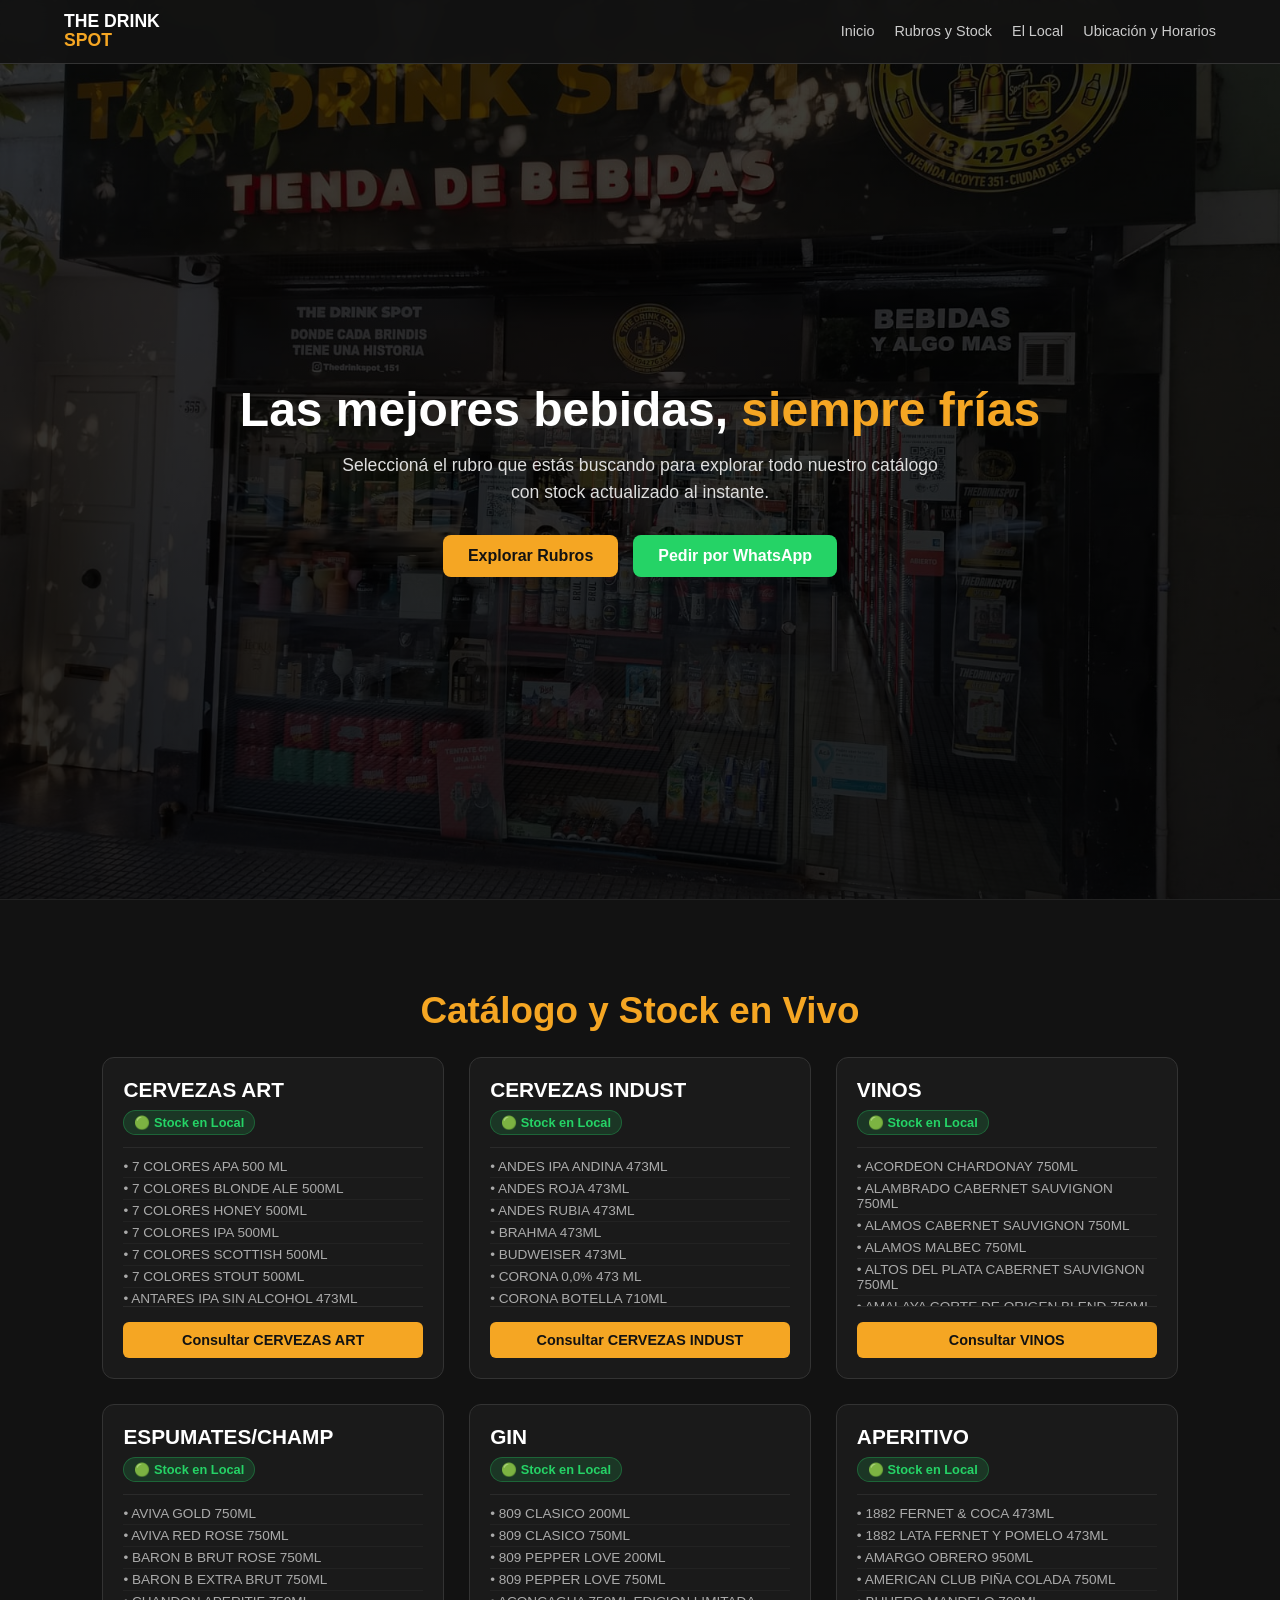
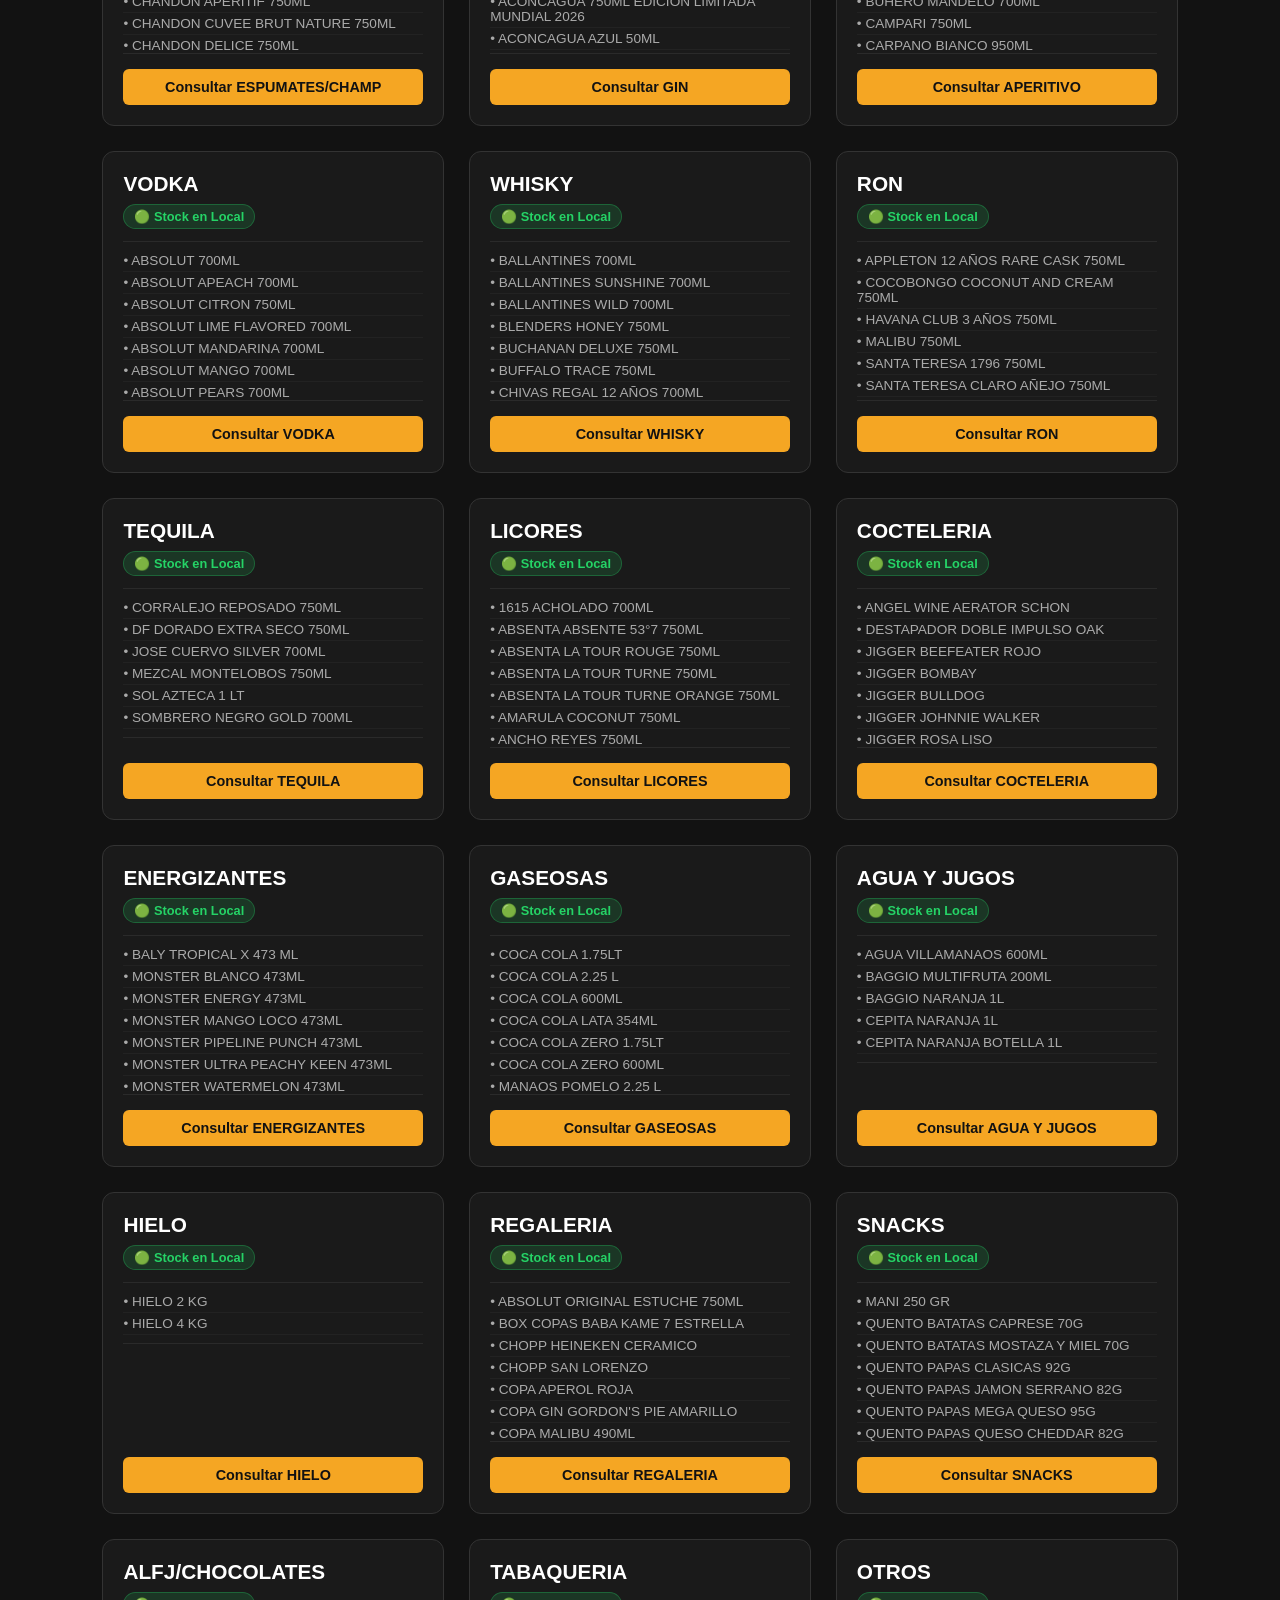
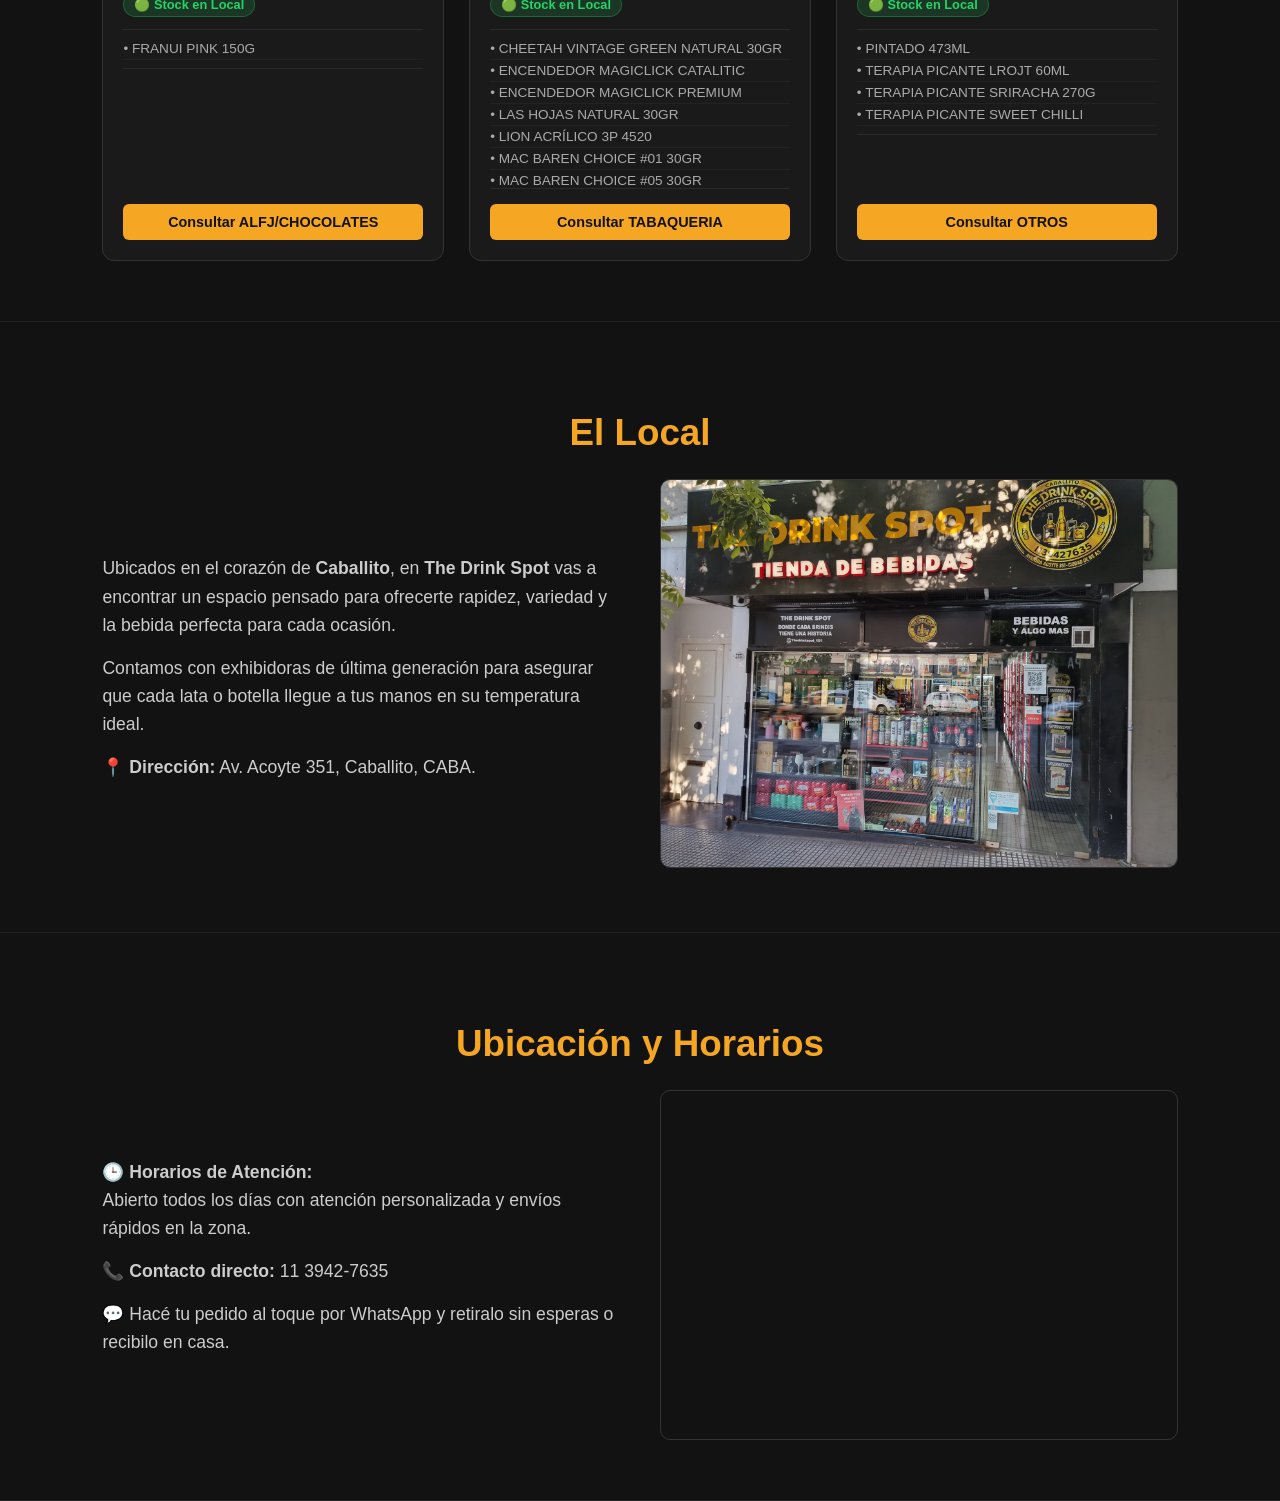
==== commit d528afd4: "Sitio completo con menu, fondo real, mapa y catalogo dinamico" ====
--- a/index.html
+++ b/index.html
@@ -5,7 +5,7 @@
     <meta name="viewport" content="width=device-width, initial-scale=1.0">
     <title>The Drink Spot - Caballito</title>
     <style>
-        /* --- ESTILOS GENERALES --- */
+        /* --- ESTILOS GENERALES Y RESET --- */
         * {
             margin: 0;
             padding: 0;
@@ -65,7 +65,7 @@
             color: #f5a623;
         }
 
-        /* --- PORTADA PRINCIPAL (HERO) --- */
+        /* --- PORTADA PRINCIPAL (HERO) CON TU FOTO REAL --- */
         .hero {
             position: relative;
             min-height: 100vh;
@@ -146,20 +146,21 @@
             text-align: center;
         }
 
-        /* --- GRILLA DE RUBROS --- */
+        /* --- CATÁLOGO DE RUBROS Y STOCK DINÁMICO --- */
         .rubros-grid {
             display: grid;
-            grid-template-columns: repeat(auto-fit, minmax(250px, 1fr));
-            gap: 20px;
+            grid-template-columns: repeat(auto-fit, minmax(280px, 1fr));
+            gap: 25px;
             margin-top: 20px;
         }
 
         .rubro-card {
             background-color: #1a1a1a;
             border: 1px solid #333;
-            border-radius: 10px;
-            padding: 25px;
-            text-align: center;
+            border-radius: 12px;
+            overflow: hidden;
+            display: flex;
+            flex-direction: column;
             transition: transform 0.3s ease, border-color 0.3s ease;
         }
 
@@ -168,16 +169,66 @@
             border-color: #f5a623;
         }
 
+        .rubro-content {
+            padding: 20px;
+            display: flex;
+            flex-direction: column;
+            flex-grow: 1;
+            justify-content: space-between;
+        }
+
         .rubro-card h3 {
             color: #ffffff;
-            margin-bottom: 10px;
+            margin-bottom: 8px;
             font-size: 1.3rem;
         }
 
-        .rubro-card p {
+        .stock-badge {
+            display: inline-block;
+            background-color: rgba(37, 211, 102, 0.15);
+            color: #25d366;
+            font-size: 0.8rem;
+            font-weight: bold;
+            padding: 4px 10px;
+            border-radius: 20px;
+            margin-bottom: 12px;
+            border: 1px solid rgba(37, 211, 102, 0.3);
+        }
+
+        /* Lista de productos interior */
+        .productos-lista {
+            list-style: none;
             color: #aaa;
-            font-size: 0.95rem;
+            font-size: 0.85rem;
+            padding-left: 0;
             margin-bottom: 15px;
+            max-height: 160px;
+            overflow-y: auto;
+            border-top: 1px solid #2a2a2a;
+            border-bottom: 1px solid #2a2a2a;
+            padding-top: 8px;
+            padding-bottom: 8px;
+        }
+
+        .productos-lista li {
+            padding: 3px 0;
+            border-bottom: 1px solid #222;
+        }
+
+        .btn-card {
+            background-color: #f5a623;
+            color: #121212;
+            text-align: center;
+            padding: 10px;
+            border-radius: 6px;
+            text-decoration: none;
+            font-weight: bold;
+            font-size: 0.9rem;
+            transition: background 0.3s;
+        }
+
+        .btn-card:hover {
+            background-color: #d4881c;
         }
 
         /* --- EL LOCAL Y MAPA --- */
@@ -250,7 +301,7 @@
         <a href="#inicio" class="logo">THE DRINK<br><span>SPOT</span></a>
         <ul class="nav-links">
             <li><a href="#inicio">Inicio</a></li>
-            <li><a href="#rubros">Rubros</a></li>
+            <li><a href="#rubros">Rubros y Stock</a></li>
             <li><a href="#el-local">El Local</a></li>
             <li><a href="#ubicacion">Ubicación y Horarios</a></li>
         </ul>
@@ -262,30 +313,15 @@
         <p>Seleccioná el rubro que estás buscando para explorar todo nuestro catálogo con stock actualizado al instante.</p>
         <div class="btn-container">
             <a href="#rubros" class="btn-primary">Explorar Rubros</a>
-            <a href="https://wa.me/5491139427635" target="_blank" class="btn-whatsapp">Pedir por WhatsApp</a>
+            <a href="https://wa.me/5491139427635?text=Hola!%20Quiero%20hacer%20un%20pedido" target="_blank" class="btn-whatsapp">Pedir por WhatsApp</a>
         </div>
     </section>
 
-    <!-- SECCIÓN RUBROS -->
+    <!-- SECCIÓN RUBROS Y STOCK (CONECTADO CON productos.js) -->
     <section id="rubros">
-        <h2>Nuestros Rubros</h2>
-        <div class="rubros-grid">
-            <div class="rubro-card">
-                <h3>Cervezas</h3>
-                <p>Artesanales, industriales, nacionales e importadas siempre en punto.</p>
-            </div>
-            <div class="rubro-card">
-                <h3>Vinos & Espumantes</h3>
-                <p>Etiquetas seleccionadas, tintos, blancos, rosados y espumantes.</p>
-            </div>
-            <div class="rubro-card">
-                <h3>Aperitivos & Espirituosas</h3>
-                <p>Fernet, gin, vodka, aperitivos y todo para tus previas.</p>
-            </div>
-            <div class="rubro-card">
-                <h3>Hielo & Extras</h3>
-                <p>Bolsas de hielo, energizantes, gaseosas, cristalería y accesorios.</p>
-            </div>
+        <h2>Catálogo y Stock en Vivo</h2>
+        <div class="rubros-grid" id="contenedor-rubros">
+            <!-- Los productos y stock se cargan automáticamente desde productos.js -->
         </div>
     </section>
 
@@ -315,11 +351,41 @@
                 <p>💬 Hacé tu pedido al toque por WhatsApp y retiralo sin esperas o recibilo en casa.</p>
             </div>
             <div class="map-container">
-                <!-- Mapa interactivo de Google Maps apuntando a Av. Acoyte 351 -->
                 <iframe src="https://www.google.com/maps/embed?pb=!1m18!1m12!1m3!1d3283.9926414749215!2d-58.43722552346985!3d-34.61365005739097!2m3!1f0!2f0!3f0!3m2!1i1024!2i768!4f13.1!3m3!1m2!1s0x95bccb0728c3c78d%3A0x83e2ef26194b2a92!2sAv.%20Acoyte%20351%2C%20C1405%20CABA!5e0!3m2!1ses-419!2sar!4v1700000000000!5m2!1ses-419!2sar" allowfullscreen="" loading="lazy"></iframe>
             </div>
         </div>
     </section>
 
+    <!-- SCRIPT PARA LEER AUTOMÁTICAMENTE CATALOGO_DATA DESDE productos.js -->
+    <script src="productos.js"></script>
+    <script>
+        const contenedor = document.getElementById('contenedor-rubros');
+        
+        if (typeof CATALOGO_DATA !== 'undefined') {
+            Object.keys(CATALOGO_DATA).forEach(categoria => {
+                const listaProductos = CATALOGO_DATA[categoria];
+                const card = document.createElement('div');
+                card.className = 'rubro-card';
+                
+                let itemsHtml = listaProductos.map(item => `<li>• ${item}</li>`).join('');
+                
+                card.innerHTML = `
+                    <div class="rubro-content">
+                        <div>
+                            <h3>${categoria}</h3>
+                            <span class="stock-badge">🟢 Stock en Local</span>
+                            <ul class="productos-lista">
+                                ${itemsHtml}
+                            </ul>
+                        </div>
+                        <a href="https://wa.me/5491139427635?text=${encodeURIComponent('Hola! Quiero consultar por productos de la categoría: ' + categoria)}" target="_blank" class="btn-card">Consultar ${categoria}</a>
+                    </div>
+                `;
+                contenedor.appendChild(card);
+            });
+        } else {
+            contenedor.innerHTML = '<p style="color: #ff5555; text-align: center;">No se pudo cargar el archivo productos.js</p>';
+        }
+    </script>
 </body>
 </html>
